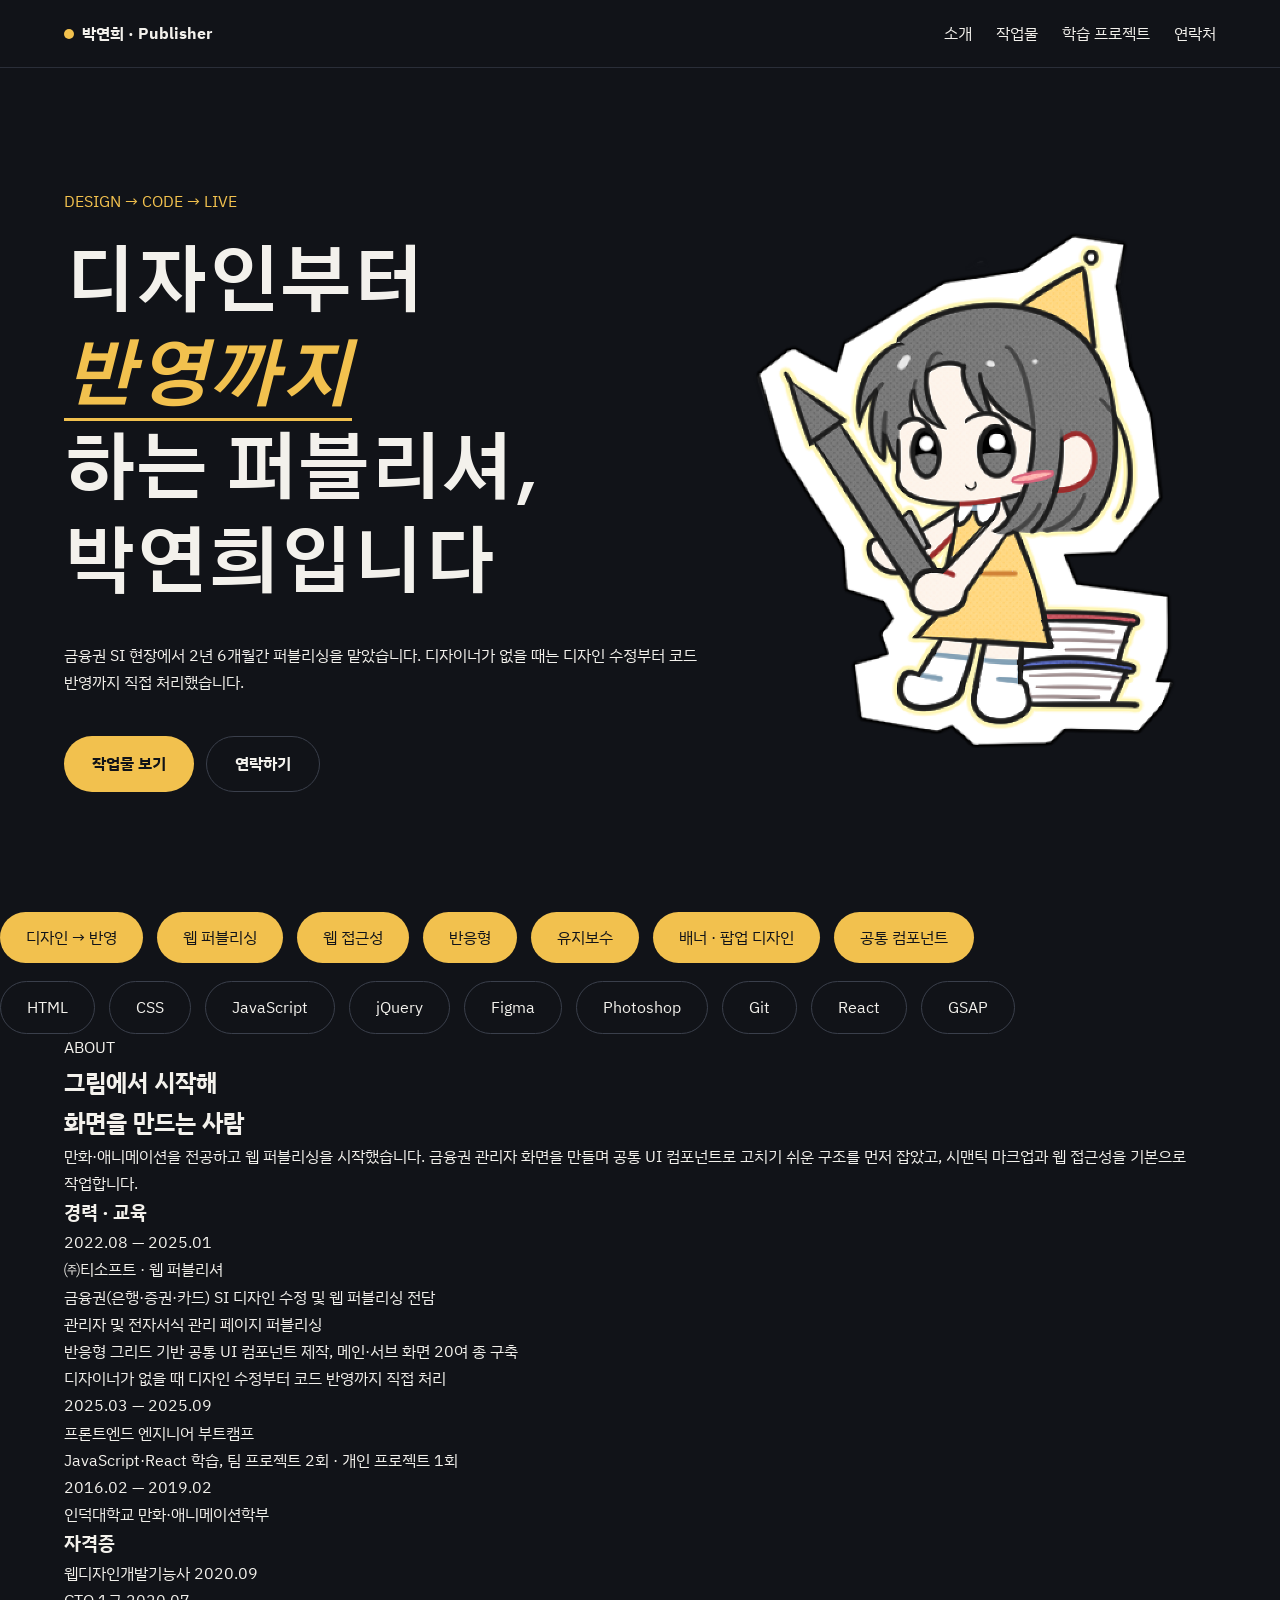
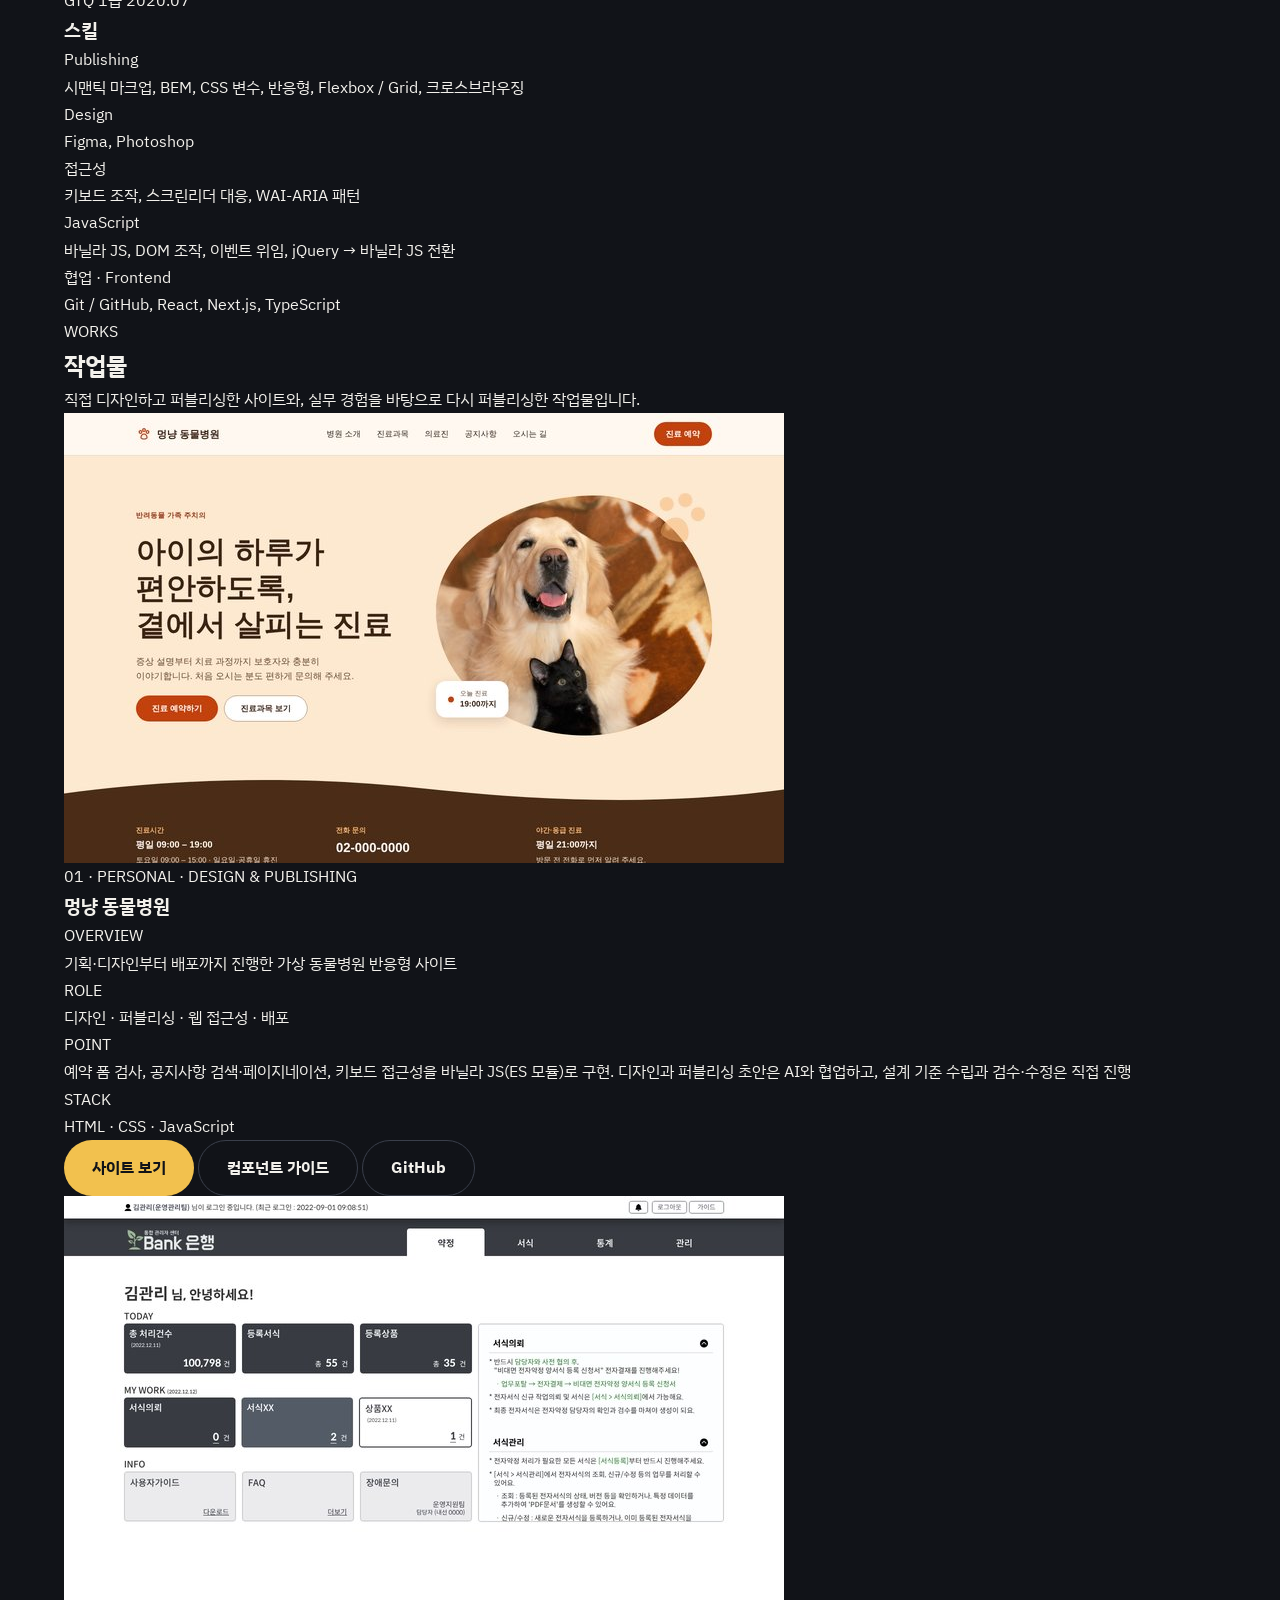
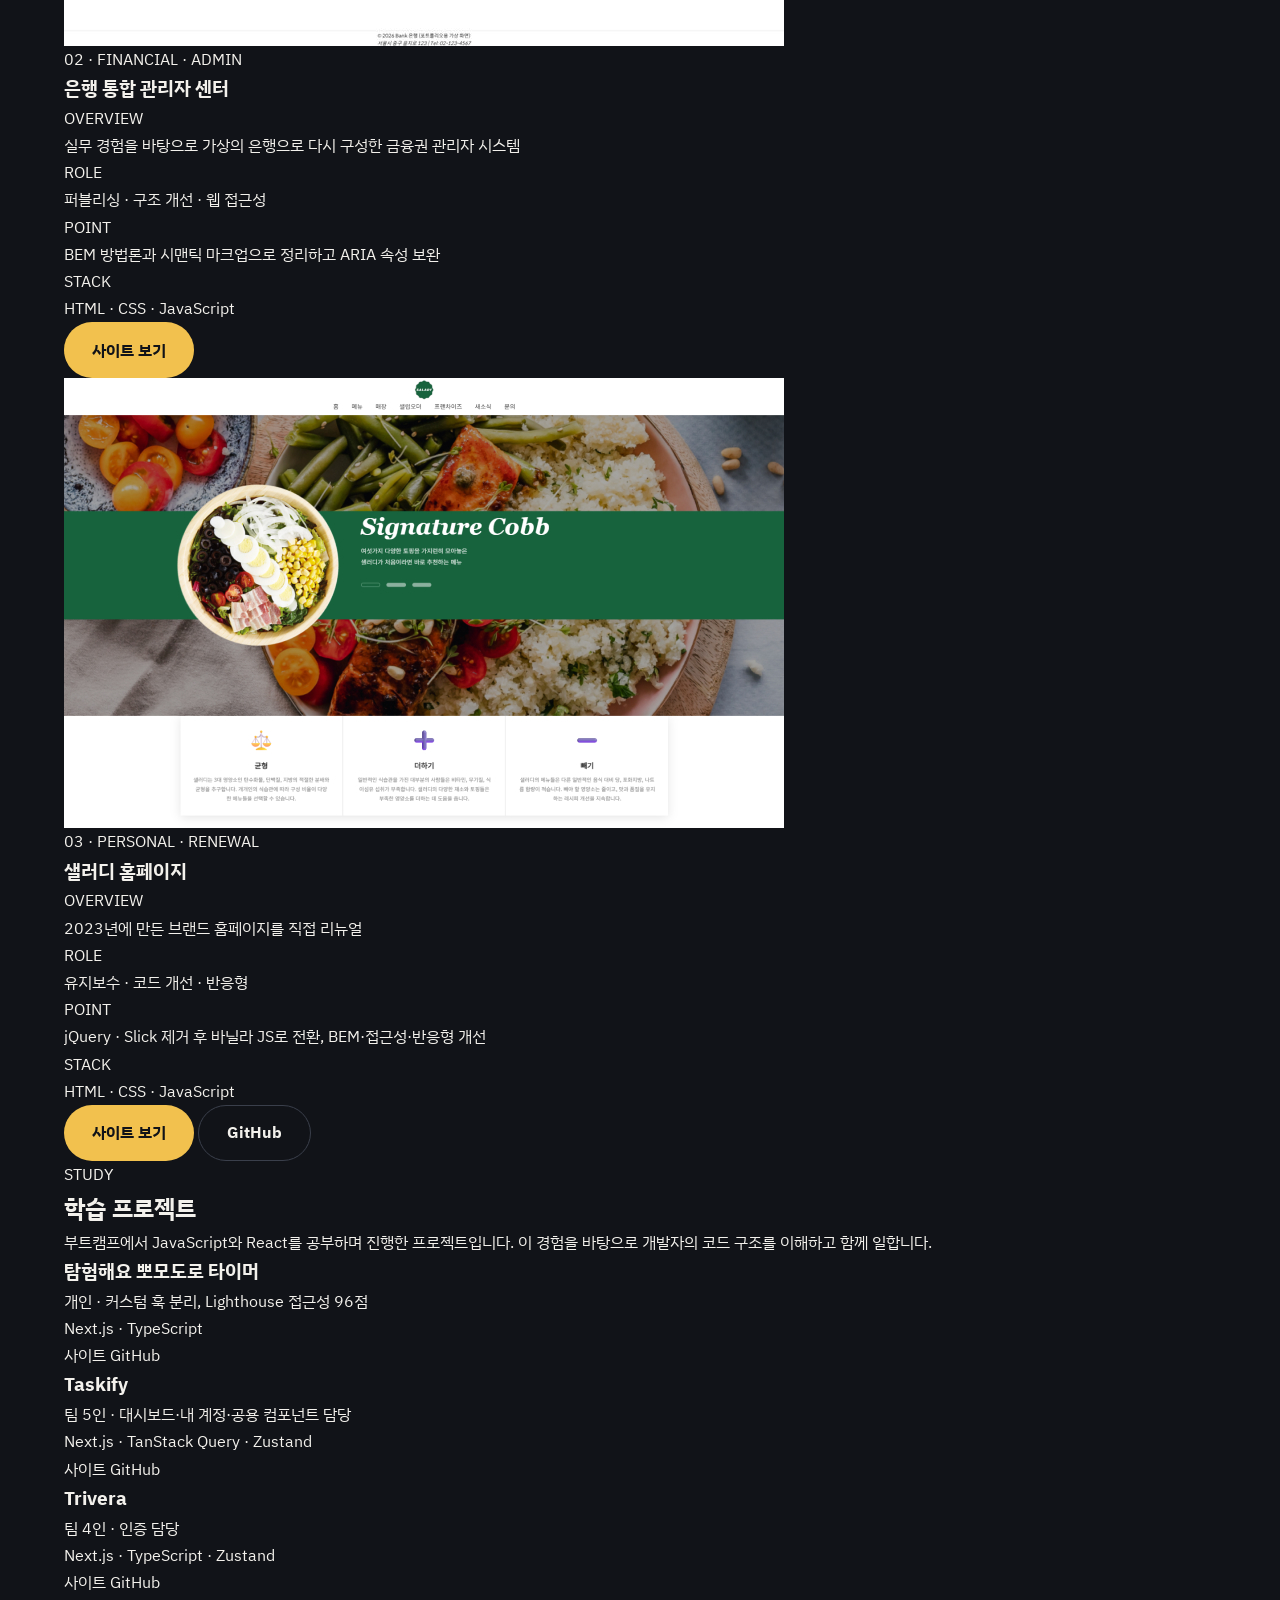
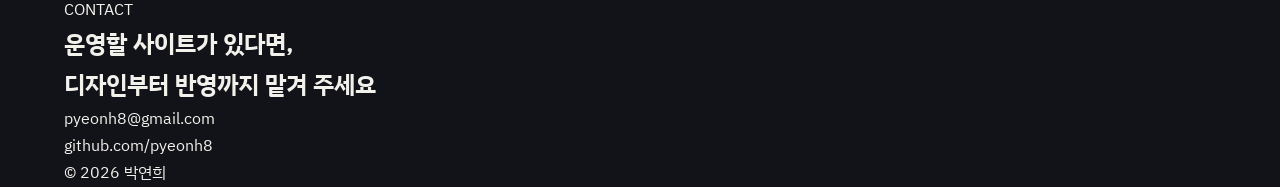
==== index.html @ f5f6003f "renewal: 헤더 히어로 키워드 띠, 캐릭터 일러스트 추가" ====
<!DOCTYPE html>
<html lang="ko">

<head>
  <meta charset="UTF-8" />
  <meta name="viewport" content="width=device-width, initial-scale=1.0" />
  <title>박연희 | 퍼블리셔 포트폴리오</title>
  <meta name="description" content="디자인부터 반영까지 하는 퍼블리셔 박연희의 포트폴리오입니다." />

  <link rel="preconnect" href="https://fonts.googleapis.com" />
  <link rel="preconnect" href="https://fonts.gstatic.com" crossorigin />
  <link
    href="https://fonts.googleapis.com/css2?family=Gothic+A1:wght@800&family=IBM+Plex+Mono:wght@400;500&family=IBM+Plex+Sans+KR:wght@400;500;600&display=swap"
    rel="stylesheet" />
  <link rel="stylesheet" href="./css/style.css" />
  <script type="module" src="./js/main.js"></script>
</head>

<body>
  <a class="skip-link" href="#main-content">본문 바로가기</a>

  <!-- 헤더 -->
  <header class="site-header">
    <div class="site-header__inner l-wrap">
      <a class="site-header__logo" href="#top">박연희 · Publisher</a>
      <nav class="site-nav" aria-label="페이지 내 이동">
        <ul class="site-nav__list">
          <li><a class="site-nav__link" href="#about">소개</a></li>
          <li><a class="site-nav__link" href="#works">작업물</a></li>
          <li><a class="site-nav__link" href="#study">학습 프로젝트</a></li>
          <li><a class="site-nav__link" href="#contact">연락처</a></li>
        </ul>
      </nav>
    </div>
  </header>

  <main id="main-content">

    <!-- 히어로 -->
    <section class="hero l-wrap" id="top" aria-labelledby="hero-title">
      <div class="hero__text">
        <p class="hero__eyebrow">DESIGN → CODE → LIVE</p>
        <h1 class="hero__title" id="hero-title">
          디자인부터 <em class="hero__point">반영까지</em><br />
          하는 퍼블리셔,<br />
          박연희입니다
        </h1>
        <p class="hero__desc">
          금융권 SI 현장에서 2년 6개월간 퍼블리싱을 맡았습니다.
          디자이너가 없을 때는 디자인 수정부터 코드 반영까지 직접 처리했습니다.
        </p>
        <div class="hero__links">
          <a class="btn btn--solid" href="#works">작업물 보기</a>
          <a class="btn btn--outline" href="#contact">연락하기</a>
        </div>
      </div>
      <div class="hero__illust">
        <img src="image/hero-illust.png" alt="">
      </div>
    </section>

    <!-- 키워드 띠 (2단계에서 두 줄이 반대 방향으로 흐르게) -->
    <section class="keywords" aria-label="하는 일과 쓰는 도구">
      <ul class="keywords__row keywords__row--roles" aria-label="하는 일">
        <li class="keyword keyword--solid">디자인 → 반영</li>
        <li class="keyword keyword--solid">웹 퍼블리싱</li>
        <li class="keyword keyword--solid">웹 접근성</li>
        <li class="keyword keyword--solid">반응형</li>
        <li class="keyword keyword--solid">유지보수</li>
        <li class="keyword keyword--solid">배너 · 팝업 디자인</li>
        <li class="keyword keyword--solid">공통 컴포넌트</li>
      </ul>
      <ul class="keywords__row keywords__row--tools" aria-label="쓰는 도구">
        <!-- 아이콘: 공식 SVG를 img로 넣고 alt="" (글자가 이름을 알려 줌) -->
        <li class="keyword keyword--outline">HTML</li>
        <li class="keyword keyword--outline">CSS</li>
        <li class="keyword keyword--outline">JavaScript</li>
        <li class="keyword keyword--outline">jQuery</li>
        <li class="keyword keyword--outline">Figma</li>
        <li class="keyword keyword--outline">Photoshop</li>
        <li class="keyword keyword--outline">Git</li>
        <li class="keyword keyword--outline">React</li>
        <li class="keyword keyword--outline">GSAP</li>
      </ul>
    </section>

    <!-- 소개 -->
    <section class="about" id="about" aria-labelledby="about-title">
      <div class="about__inner l-wrap">
        <!-- 캐릭터 일러스트: 그림이 생기면 이 자리에 추가 -->
        <div class="about__body">
          <p class="section-label">ABOUT</p>
          <h2 class="section-title" id="about-title">그림에서 시작해<br />화면을 만드는 사람</h2>
          <p class="about__desc">
            만화·애니메이션을 전공하고 웹 퍼블리싱을 시작했습니다.
            금융권 관리자 화면을 만들며 공통 UI 컴포넌트로 고치기 쉬운 구조를 먼저 잡았고,
            시맨틱 마크업과 웹 접근성을 기본으로 작업합니다.
          </p>

          <div class="about__grid">
            <div class="about__group">
              <h3 class="about__heading">경력 · 교육</h3>
              <ol class="timeline">
                <li class="timeline__item">
                  <p class="timeline__period">2022.08 — 2025.01</p>
                  <p class="timeline__name">㈜티소프트 · 웹 퍼블리셔</p>
                  <ul class="timeline__tasks">
                    <li>금융권(은행·증권·카드) SI 디자인 수정 및 웹 퍼블리싱 전담</li>
                    <li>관리자 및 전자서식 관리 페이지 퍼블리싱</li>
                    <li>반응형 그리드 기반 공통 UI 컴포넌트 제작, 메인·서브 화면 20여 종 구축</li>
                    <li>디자이너가 없을 때 디자인 수정부터 코드 반영까지 직접 처리</li>
                  </ul>
                </li>
                <li class="timeline__item">
                  <p class="timeline__period">2025.03 — 2025.09</p>
                  <p class="timeline__name">프론트엔드 엔지니어 부트캠프</p>
                  <ul class="timeline__tasks">
                    <li>JavaScript·React 학습, 팀 프로젝트 2회 · 개인 프로젝트 1회</li>
                  </ul>
                </li>
                <li class="timeline__item">
                  <p class="timeline__period">2016.02 — 2019.02</p>
                  <p class="timeline__name">인덕대학교 만화·애니메이션학부</p>
                </li>
              </ol>
            </div>

            <div class="about__group">
              <h3 class="about__heading">자격증</h3>
              <ul class="cert-list">
                <li>웹디자인개발기능사 <span class="cert-list__date">2020.09</span></li>
                <li>GTQ 1급 <span class="cert-list__date">2020.07</span></li>
              </ul>

              <h3 class="about__heading">스킬</h3>
              <ul class="skill-list">
                <li class="skill-list__item">
                  <p class="skill-list__name">Publishing</p>
                  <p class="skill-list__desc">시맨틱 마크업, BEM, CSS 변수, 반응형, Flexbox / Grid, 크로스브라우징</p>
                </li>
                <li class="skill-list__item">
                  <p class="skill-list__name">Design</p>
                  <p class="skill-list__desc">Figma, Photoshop</p>
                </li>
                <li class="skill-list__item">
                  <p class="skill-list__name">접근성</p>
                  <p class="skill-list__desc">키보드 조작, 스크린리더 대응, WAI-ARIA 패턴</p>
                </li>
                <li class="skill-list__item">
                  <p class="skill-list__name">JavaScript</p>
                  <p class="skill-list__desc">바닐라 JS, DOM 조작, 이벤트 위임, jQuery → 바닐라 JS 전환</p>
                </li>
                <li class="skill-list__item">
                  <p class="skill-list__name">협업 · Frontend</p>
                  <p class="skill-list__desc">Git / GitHub, React, Next.js, TypeScript</p>
                </li>
              </ul>
            </div>
          </div>
        </div>
      </div>
    </section>

    <!-- 작업물 -->
    <section class="works l-wrap" id="works" aria-labelledby="works-title">
      <p class="section-label">WORKS</p>
      <h2 class="section-title" id="works-title">작업물</h2>
      <p class="section-intro">직접 디자인하고 퍼블리싱한 사이트와, 실무 경험을 바탕으로 다시 퍼블리싱한 작업물입니다.</p>

      <ul class="work-list">
        <li>
          <article class="work" aria-labelledby="work-1">
            <div class="work__media">
              <img src="./image/thumb_animal_main.jpg" alt="멍냥 동물병원 메인 화면" />
            </div>
            <div class="work__body">
              <p class="work__category">01 · PERSONAL · DESIGN &amp; PUBLISHING</p>
              <h3 class="work__title" id="work-1">멍냥 동물병원</h3>
              <dl class="work__info">
                <dt>OVERVIEW</dt>
                <dd>기획·디자인부터 배포까지 진행한 가상 동물병원 반응형 사이트</dd>
                <dt>ROLE</dt>
                <dd>디자인 · 퍼블리싱 · 웹 접근성 · 배포</dd>
                <dt>POINT</dt>
                <dd>예약 폼 검사, 공지사항 검색·페이지네이션, 키보드 접근성을 바닐라 JS(ES 모듈)로 구현. 디자인과 퍼블리싱 초안은 AI와 협업하고, 설계 기준 수립과 검수·수정은 직접 진행
                </dd>
                <dt>STACK</dt>
                <dd>HTML · CSS · JavaScript</dd>
              </dl>
              <div class="work__links">
                <a class="btn btn--solid btn--sm" href="https://pyeonh8.github.io/animal-hospital/" target="_blank"
                  rel="noopener">사이트 보기<span class="sr-only">(새 탭)</span></a>
                <a class="btn btn--outline btn--sm" href="https://pyeonh8.github.io/animal-hospital/guide/"
                  target="_blank" rel="noopener">컴포넌트 가이드<span class="sr-only">(새 탭)</span></a>
                <a class="btn btn--outline btn--sm" href="https://github.com/pyeonh8/animal-hospital" target="_blank"
                  rel="noopener">GitHub<span class="sr-only">(새 탭)</span></a>
              </div>
            </div>
          </article>
        </li>

        <li>
          <article class="work work--reverse" aria-labelledby="work-2">
            <div class="work__media">
              <img src="./image/thumb_finance_main.jpg" alt="은행 통합 관리자 센터 화면" />
            </div>
            <div class="work__body">
              <p class="work__category">02 · FINANCIAL · ADMIN</p>
              <h3 class="work__title" id="work-2">은행 통합 관리자 센터</h3>
              <dl class="work__info">
                <dt>OVERVIEW</dt>
                <dd>실무 경험을 바탕으로 가상의 은행으로 다시 구성한 금융권 관리자 시스템</dd>
                <dt>ROLE</dt>
                <dd>퍼블리싱 · 구조 개선 · 웹 접근성</dd>
                <dt>POINT</dt>
                <dd>BEM 방법론과 시맨틱 마크업으로 정리하고 ARIA 속성 보완</dd>
                <dt>STACK</dt>
                <dd>HTML · CSS · JavaScript</dd>
              </dl>
              <div class="work__links">
                <a class="btn btn--solid btn--sm" href="./bank/bank-index.html">사이트 보기</a>
              </div>
            </div>
          </article>
        </li>

        <li>
          <article class="work" aria-labelledby="work-3">
            <div class="work__media">
              <img src="./image/thumb_salady_main.jpg" alt="샐러디 홈페이지 화면" />
            </div>
            <div class="work__body">
              <p class="work__category">03 · PERSONAL · RENEWAL</p>
              <h3 class="work__title" id="work-3">샐러디 홈페이지</h3>
              <dl class="work__info">
                <dt>OVERVIEW</dt>
                <dd>2023년에 만든 브랜드 홈페이지를 직접 리뉴얼</dd>
                <dt>ROLE</dt>
                <dd>유지보수 · 코드 개선 · 반응형</dd>
                <dt>POINT</dt>
                <dd>jQuery · Slick 제거 후 바닐라 JS로 전환, BEM·접근성·반응형 개선</dd>
                <dt>STACK</dt>
                <dd>HTML · CSS · JavaScript</dd>
              </dl>
              <div class="work__links">
                <a class="btn btn--solid btn--sm" href="./salady/salady-index.html">사이트 보기</a>
                <a class="btn btn--outline btn--sm" href="https://github.com/pyeonh8/salady-refactoring" target="_blank"
                  rel="noopener">GitHub<span class="sr-only">(새 탭)</span></a>
              </div>
            </div>
          </article>
        </li>
      </ul>
      <!-- 웹 콘텐츠 디자인(배너·팝업·이벤트 페이지): 작업물이 생기면 여기에 추가 -->
    </section>

    <!-- 학습 프로젝트 -->
    <section class="study l-wrap" id="study" aria-labelledby="study-title">
      <p class="section-label">STUDY</p>
      <h2 class="section-title" id="study-title">학습 프로젝트</h2>
      <p class="section-intro">부트캠프에서 JavaScript와 React를 공부하며 진행한 프로젝트입니다. 이 경험을 바탕으로 개발자의 코드 구조를 이해하고 함께 일합니다.</p>

      <ul class="study-list">
        <li class="study-list__item">
          <h3 class="study-list__title">탐험해요 뽀모도로 타이머</h3>
          <p class="study-list__desc">개인 · 커스텀 훅 분리, Lighthouse 접근성 96점</p>
          <p class="study-list__stack">Next.js · TypeScript</p>
          <div class="study-list__links">
            <a href="https://acnh-adventure.vercel.app/" target="_blank" rel="noopener">사이트<span class="sr-only"> 탐험해요
                뽀모도로 타이머 (새 탭)</span></a>
            <a href="https://github.com/pyeonh8/explorer-ui-kit" target="_blank" rel="noopener">GitHub<span
                class="sr-only"> 탐험해요 뽀모도로 타이머 (새 탭)</span></a>
          </div>
        </li>
        <li class="study-list__item">
          <h3 class="study-list__title">Taskify</h3>
          <p class="study-list__desc">팀 5인 · 대시보드·내 계정·공용 컴포넌트 담당</p>
          <p class="study-list__stack">Next.js · TanStack Query · Zustand</p>
          <div class="study-list__links">
            <a href="https://fe16-intermediate-project-taskify.vercel.app/" target="_blank" rel="noopener">사이트<span
                class="sr-only"> Taskify (새 탭)</span></a>
            <a href="https://github.com/fe16-intermediate-project-team2/fe16-intermediate-project-taskify"
              target="_blank" rel="noopener">GitHub<span class="sr-only"> Taskify (새 탭)</span></a>
          </div>
        </li>
        <li class="study-list__item">
          <h3 class="study-list__title">Trivera</h3>
          <p class="study-list__desc">팀 4인 · 인증 담당</p>
          <p class="study-list__stack">Next.js · TypeScript · Zustand</p>
          <div class="study-list__links">
            <a href="https://triptrivera.vercel.app/" target="_blank" rel="noopener">사이트<span class="sr-only"> Trivera
                (새 탭)</span></a>
            <a href="https://github.com/codeit-fe16-part4-team2/triptrivera" target="_blank" rel="noopener">GitHub<span
                class="sr-only"> Trivera (새 탭)</span></a>
          </div>
        </li>
      </ul>
    </section>

    <!-- 연락처 -->
    <section class="contact" id="contact" aria-labelledby="contact-title">
      <div class="contact__inner l-wrap">
        <div>
          <p class="section-label">CONTACT</p>
          <h2 class="contact__title" id="contact-title">운영할 사이트가 있다면,<br />디자인부터 반영까지 맡겨 주세요</h2>
        </div>
        <ul class="contact__links">
          <li><a href="mailto:pyeonh8@gmail.com">pyeonh8@gmail.com</a></li>
          <li><a href="https://github.com/pyeonh8" target="_blank" rel="noopener">github.com/pyeonh8<span
                class="sr-only">(새 탭)</span></a></li>
        </ul>
      </div>
    </section>
  </main>

  <footer class="site-footer l-wrap">
    <p>© 2026 박연희</p>
  </footer>
</body>

</html>
---- css/style.css ----
/* 불러오는 순서: 변수 → 기본 → 섹션 */
@import url("./tokens.css");
@import url("./base.css");
@import url("./main.css");
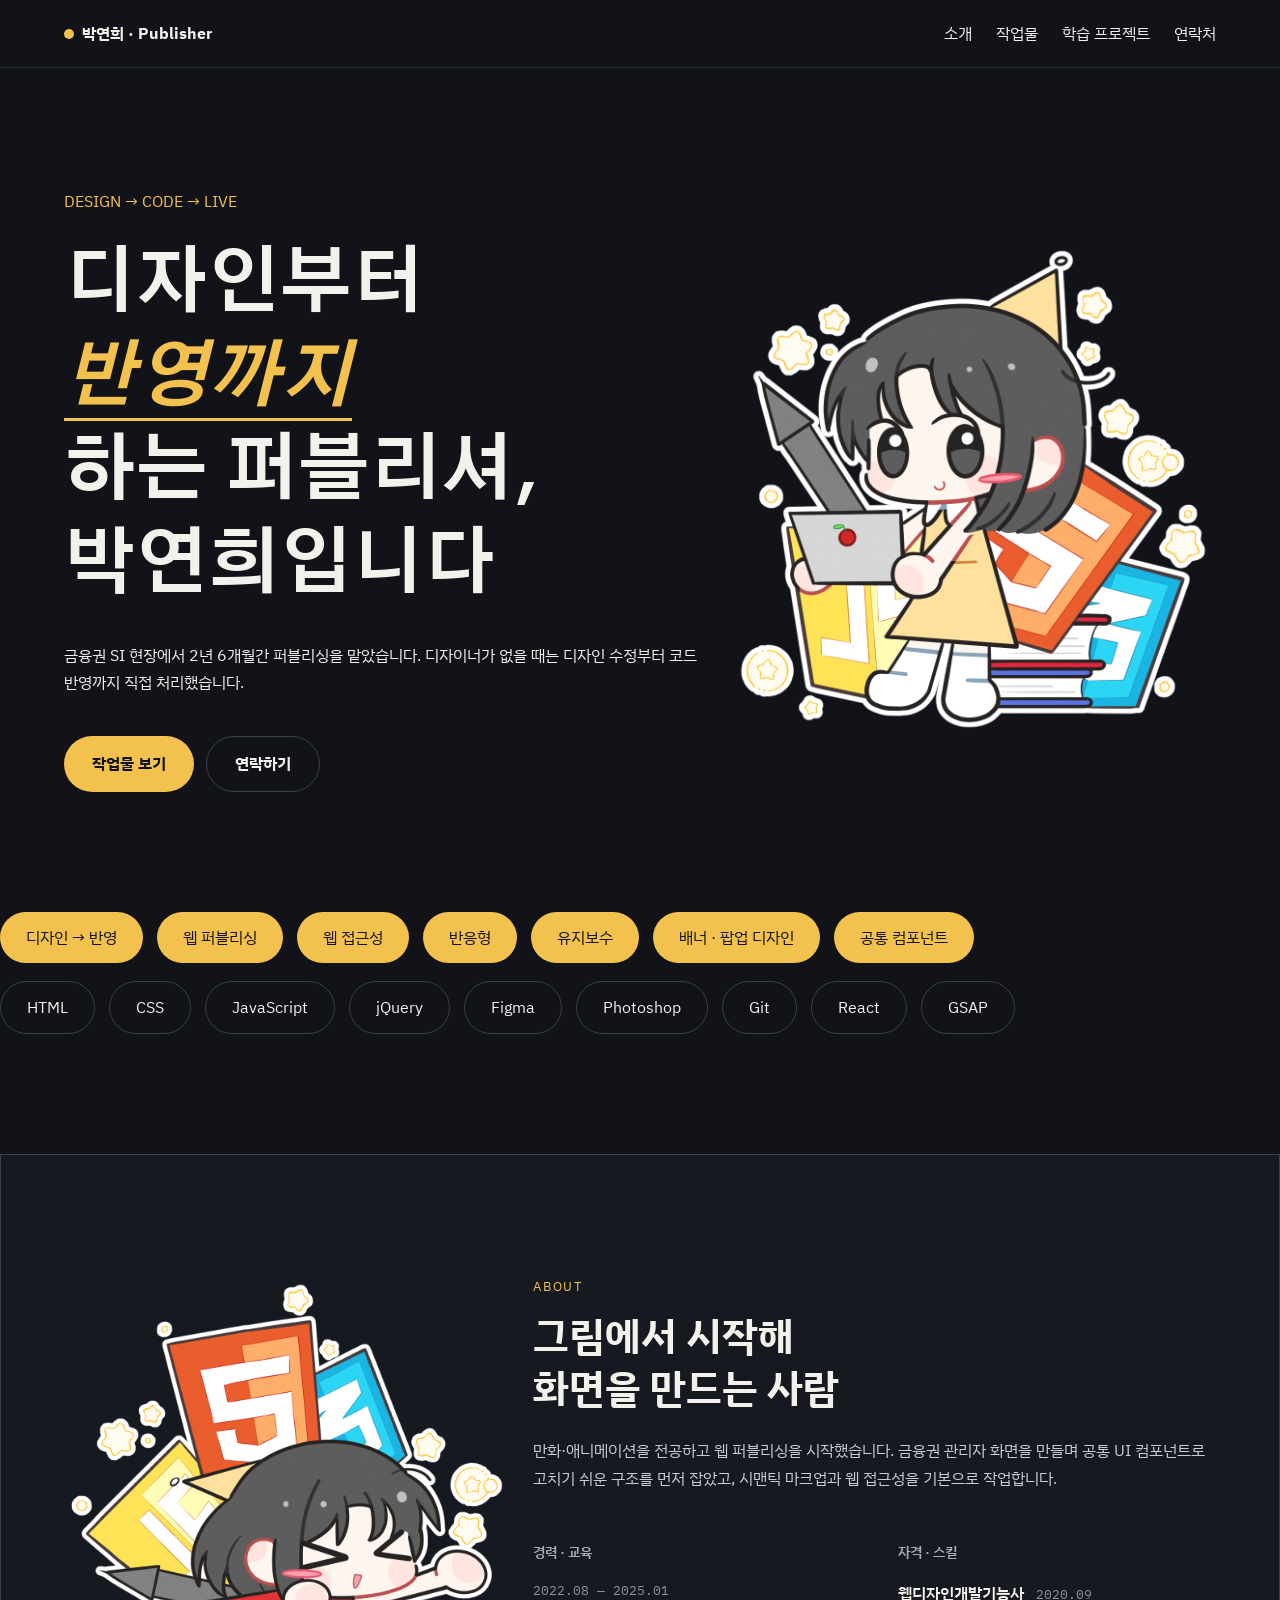
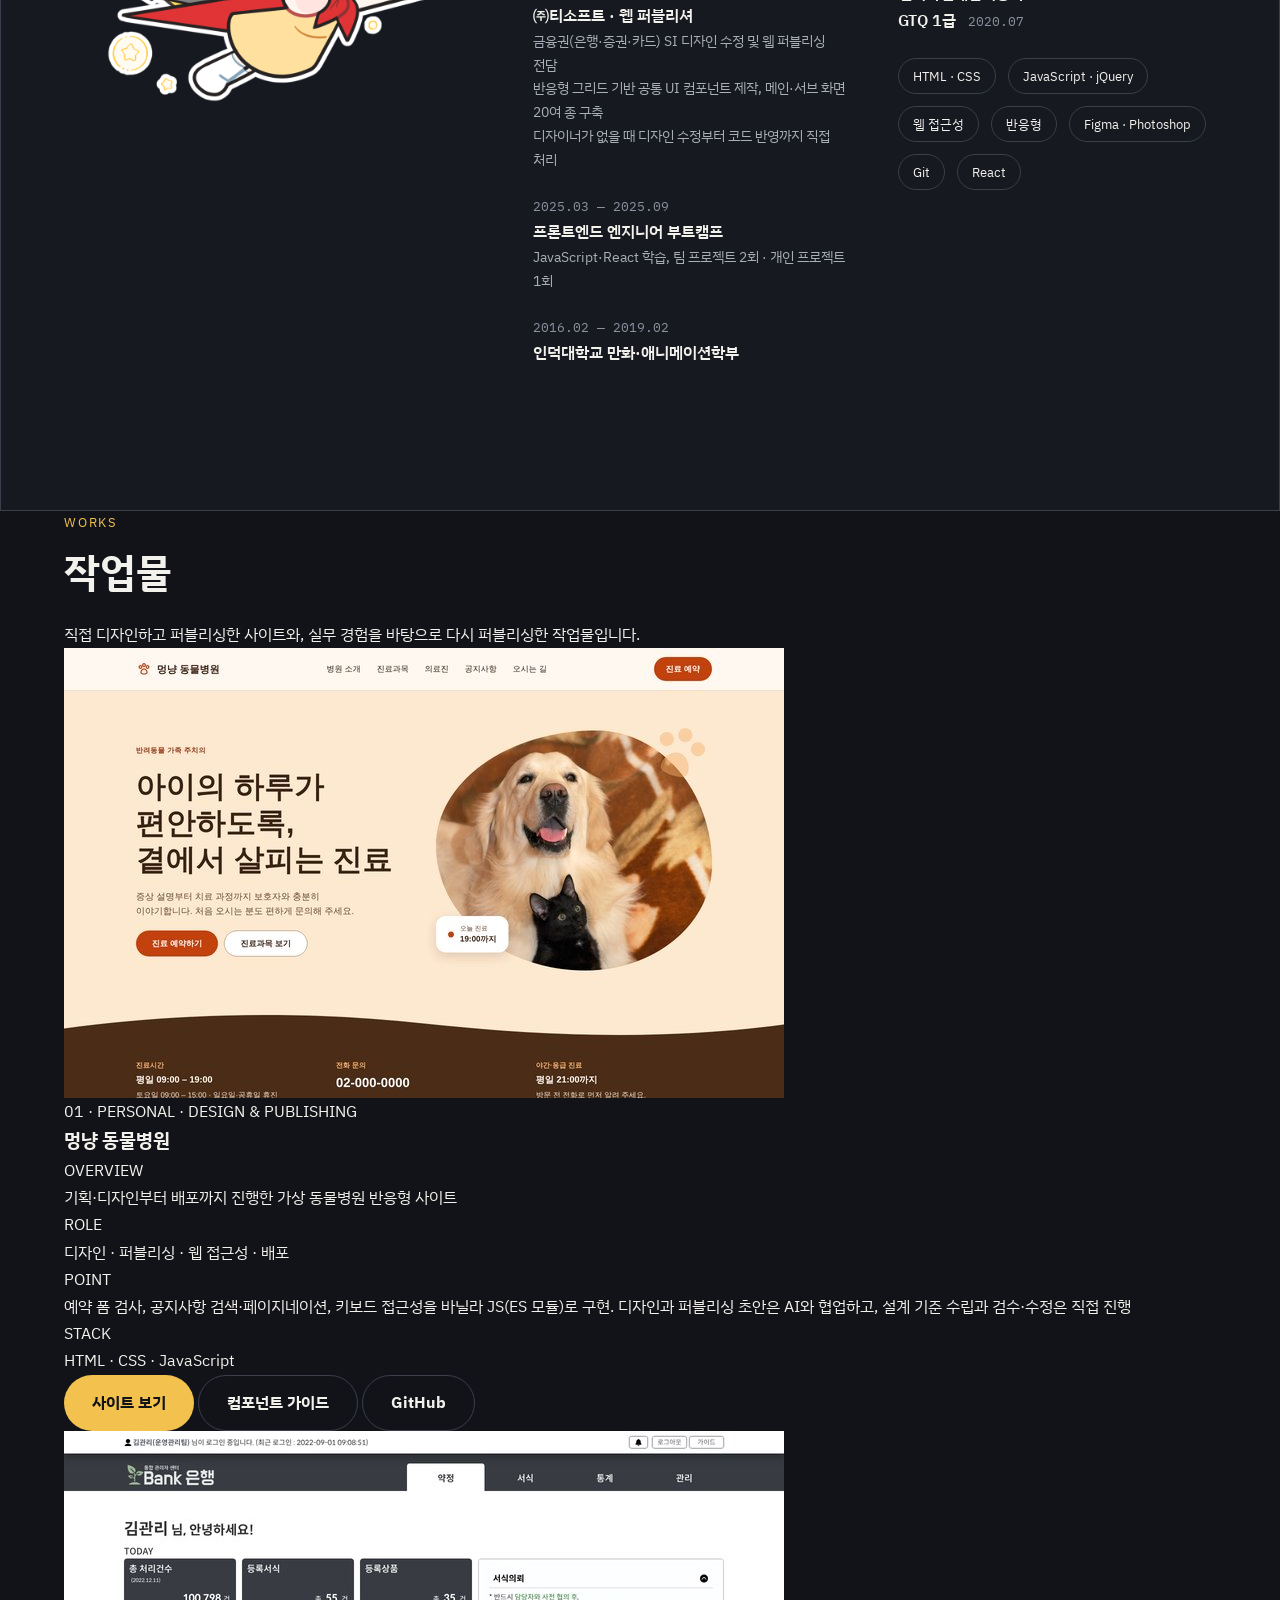
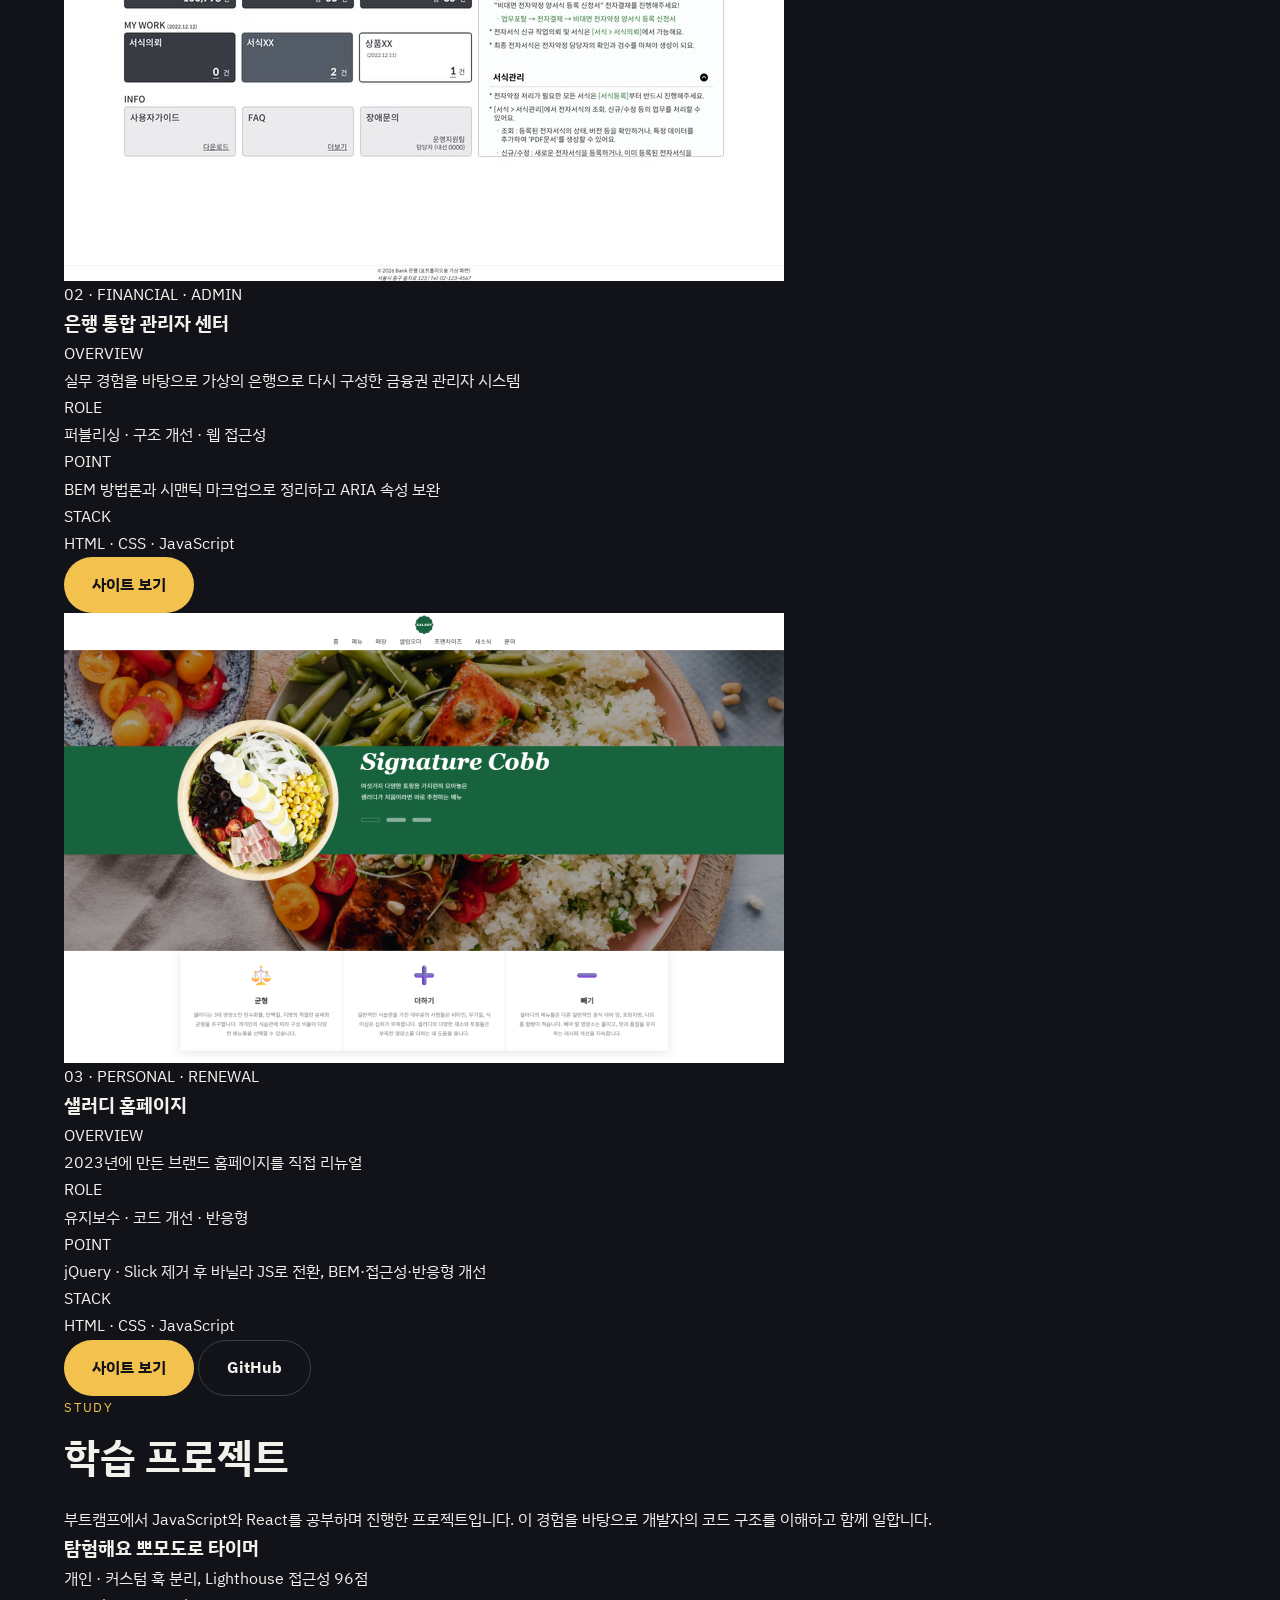
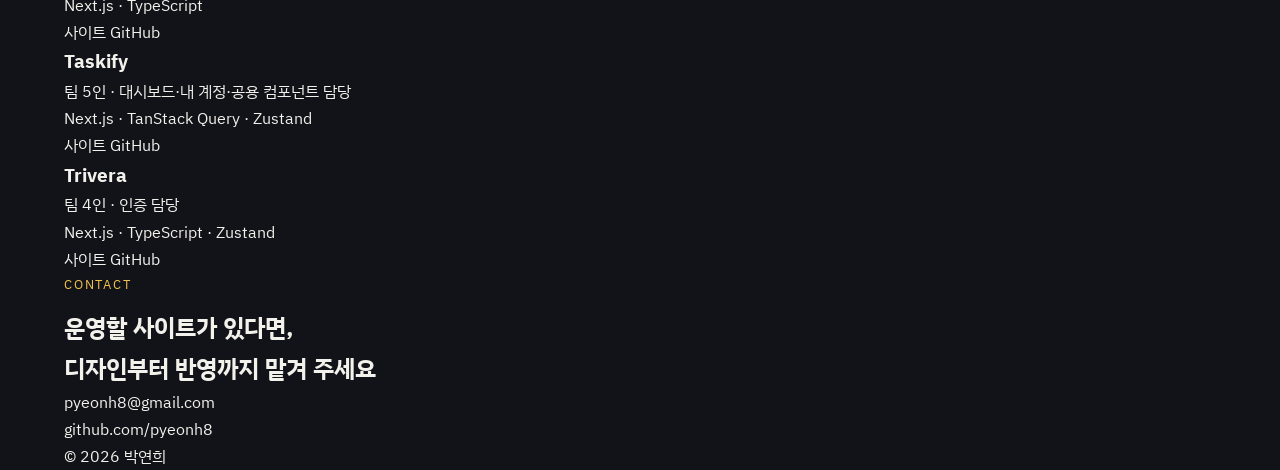
==== commit e173dbd8: "renewal: 소개 파트, 일러스트 추가" ====
--- a/index.html
+++ b/index.html
@@ -55,7 +55,7 @@
         </div>
       </div>
       <div class="hero__illust">
-        <img src="image/hero-illust.png" alt="">
+        <img src="image/illust1.webp" alt="">
       </div>
     </section>
 
@@ -87,7 +87,9 @@
     <!-- 소개 -->
     <section class="about" id="about" aria-labelledby="about-title">
       <div class="about__inner l-wrap">
-        <!-- 캐릭터 일러스트: 그림이 생기면 이 자리에 추가 -->
+        <div class="about__illust">
+          <img src="image/illust2.webp" alt="">
+        </div>
         <div class="about__body">
           <p class="section-label">ABOUT</p>
           <h2 class="section-title" id="about-title">그림에서 시작해<br />화면을 만드는 사람</h2>
@@ -106,7 +108,6 @@
                   <p class="timeline__name">㈜티소프트 · 웹 퍼블리셔</p>
                   <ul class="timeline__tasks">
                     <li>금융권(은행·증권·카드) SI 디자인 수정 및 웹 퍼블리싱 전담</li>
-                    <li>관리자 및 전자서식 관리 페이지 퍼블리싱</li>
                     <li>반응형 그리드 기반 공통 UI 컴포넌트 제작, 메인·서브 화면 20여 종 구축</li>
                     <li>디자이너가 없을 때 디자인 수정부터 코드 반영까지 직접 처리</li>
                   </ul>
@@ -126,34 +127,19 @@
             </div>
 
             <div class="about__group">
-              <h3 class="about__heading">자격증</h3>
+              <h3 class="about__heading">자격 · 스킬</h3>
               <ul class="cert-list">
                 <li>웹디자인개발기능사 <span class="cert-list__date">2020.09</span></li>
                 <li>GTQ 1급 <span class="cert-list__date">2020.07</span></li>
               </ul>
-
-              <h3 class="about__heading">스킬</h3>
-              <ul class="skill-list">
-                <li class="skill-list__item">
-                  <p class="skill-list__name">Publishing</p>
-                  <p class="skill-list__desc">시맨틱 마크업, BEM, CSS 변수, 반응형, Flexbox / Grid, 크로스브라우징</p>
-                </li>
-                <li class="skill-list__item">
-                  <p class="skill-list__name">Design</p>
-                  <p class="skill-list__desc">Figma, Photoshop</p>
-                </li>
-                <li class="skill-list__item">
-                  <p class="skill-list__name">접근성</p>
-                  <p class="skill-list__desc">키보드 조작, 스크린리더 대응, WAI-ARIA 패턴</p>
-                </li>
-                <li class="skill-list__item">
-                  <p class="skill-list__name">JavaScript</p>
-                  <p class="skill-list__desc">바닐라 JS, DOM 조작, 이벤트 위임, jQuery → 바닐라 JS 전환</p>
-                </li>
-                <li class="skill-list__item">
-                  <p class="skill-list__name">협업 · Frontend</p>
-                  <p class="skill-list__desc">Git / GitHub, React, Next.js, TypeScript</p>
-                </li>
+              <ul class="skill-tags" aria-label="보유 스킬">
+                <li class="skill-tags__item">HTML · CSS</li>
+                <li class="skill-tags__item">JavaScript · jQuery</li>
+                <li class="skill-tags__item">웹 접근성</li>
+                <li class="skill-tags__item">반응형</li>
+                <li class="skill-tags__item">Figma · Photoshop</li>
+                <li class="skill-tags__item">Git</li>
+                <li class="skill-tags__item">React</li>
               </ul>
             </div>
           </div>
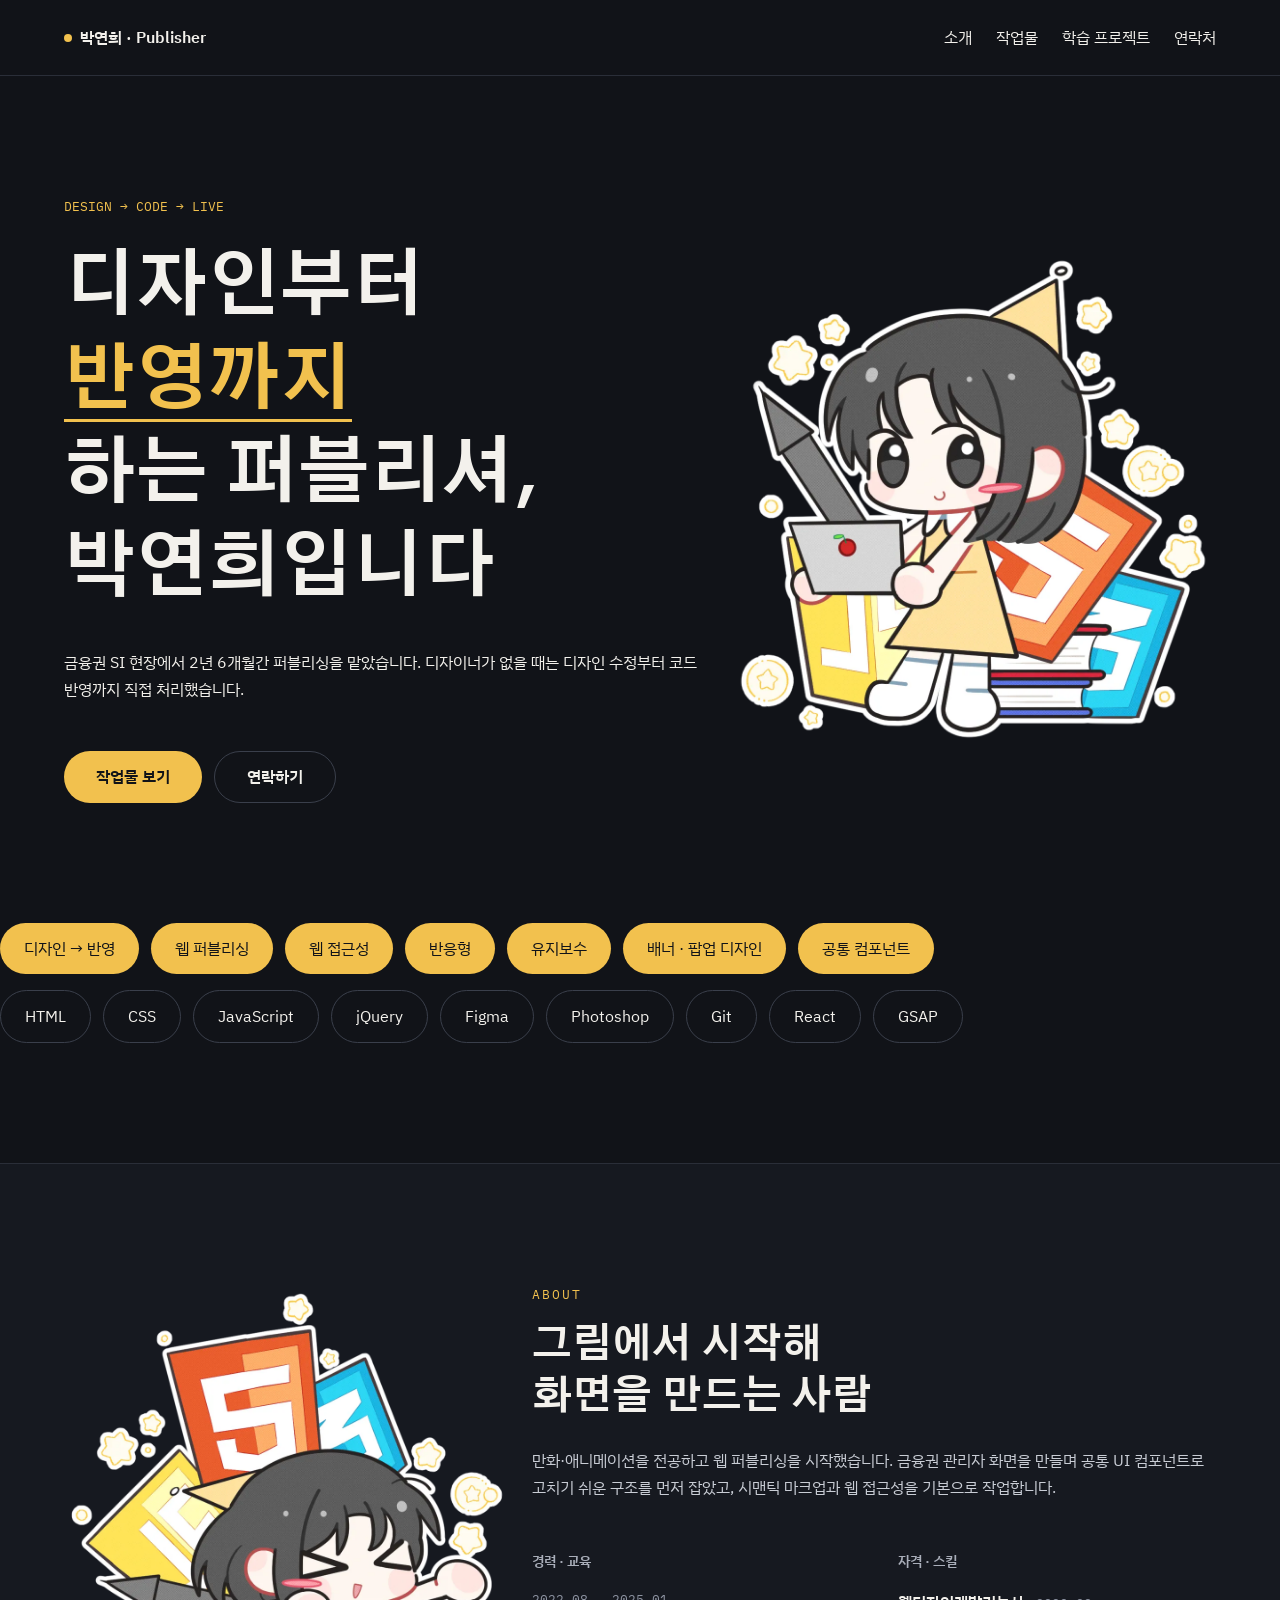
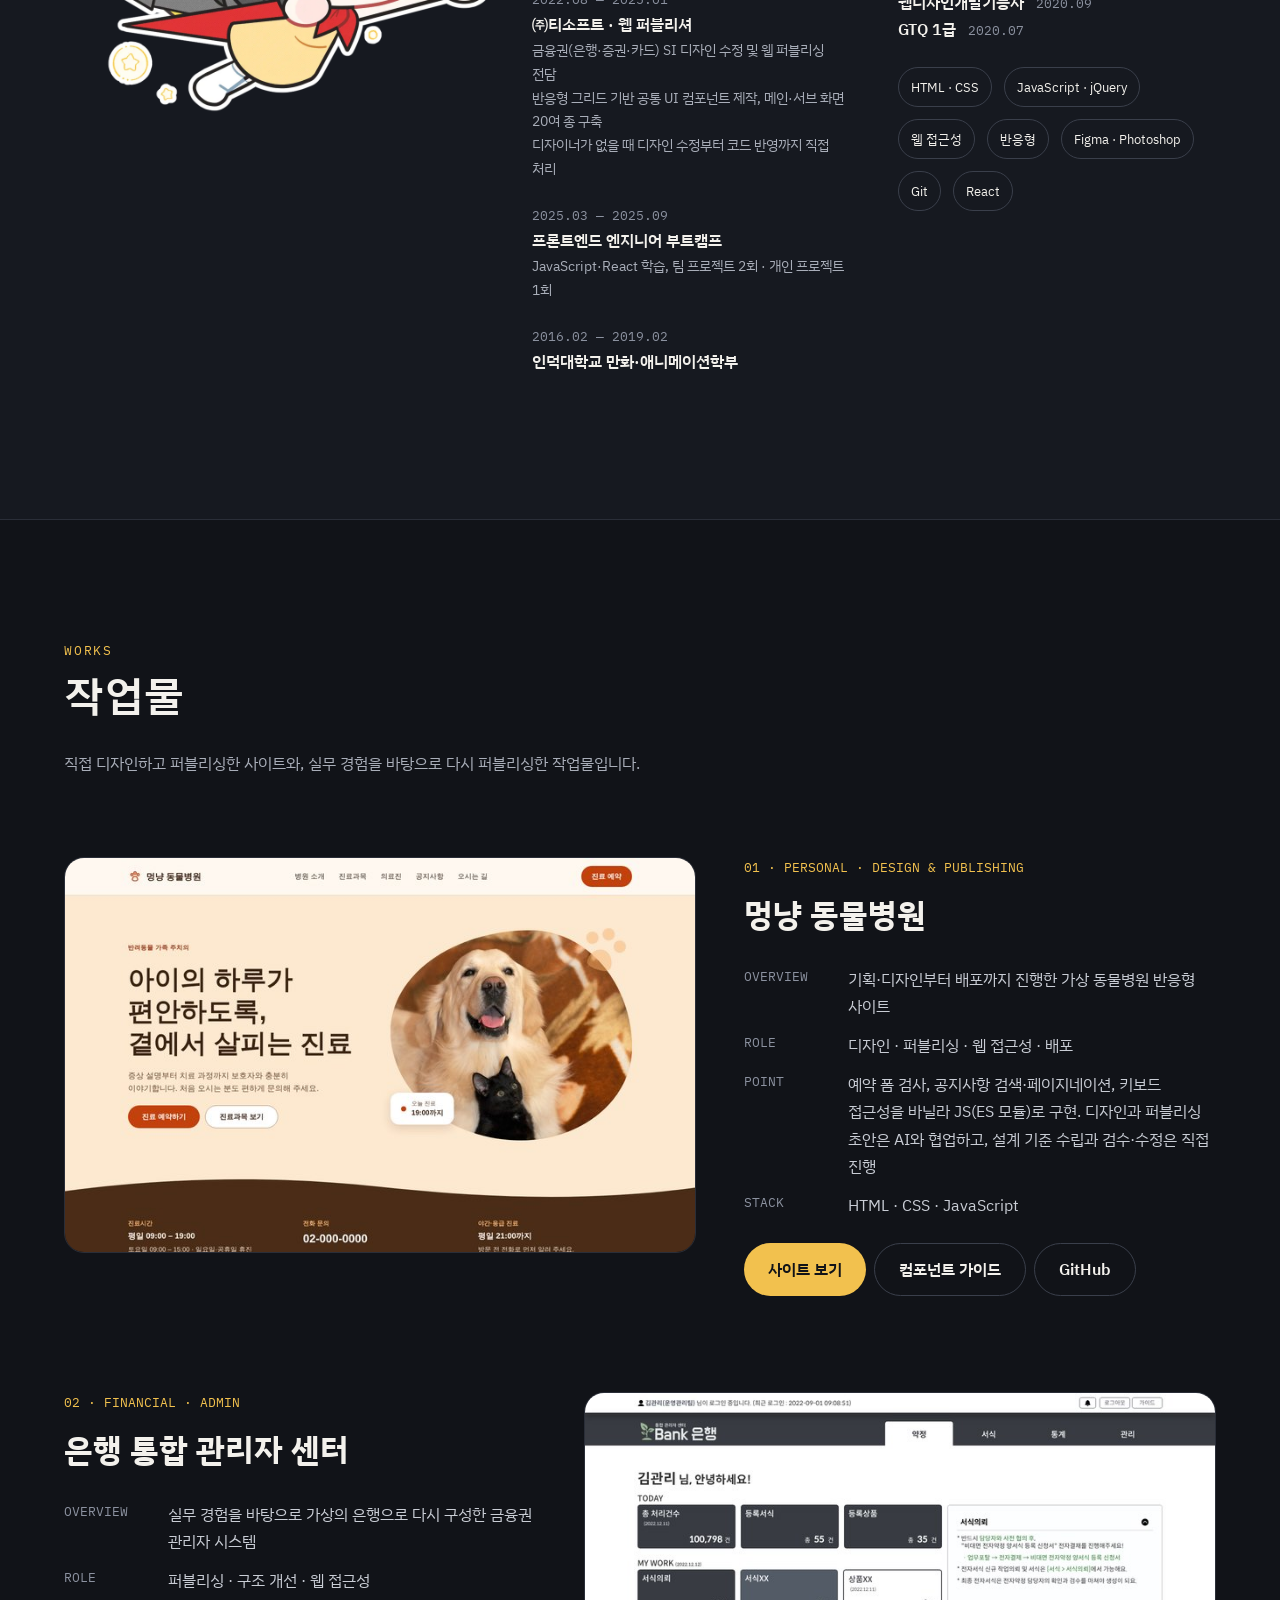
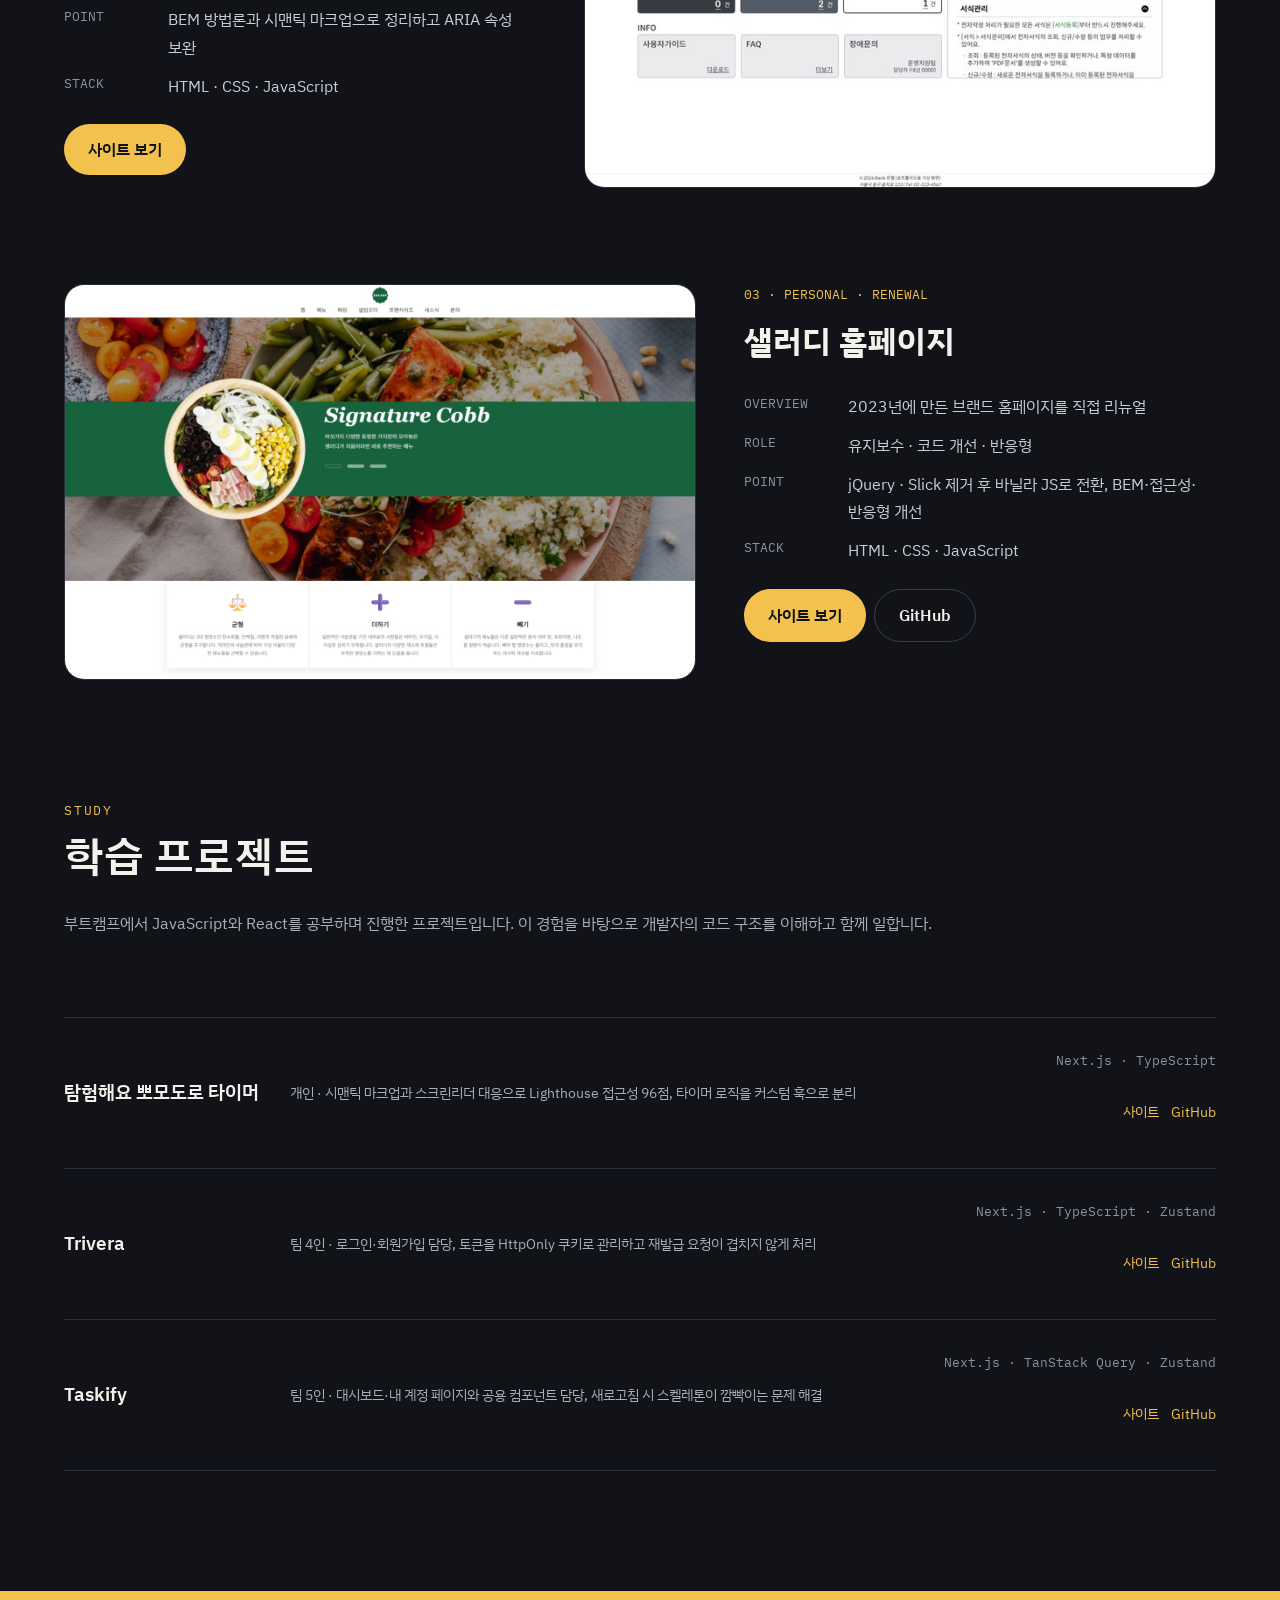
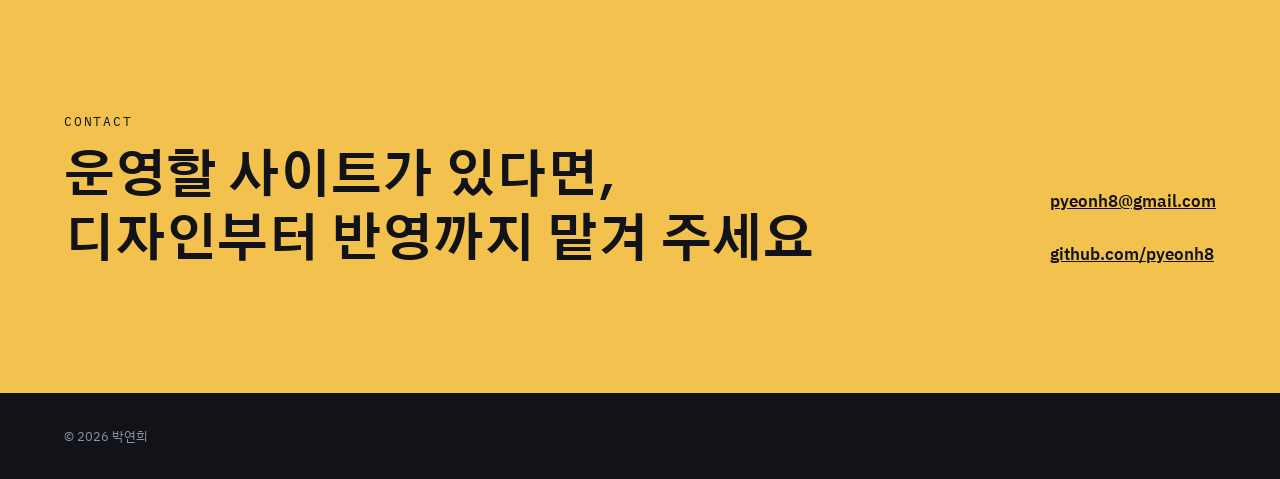
==== commit 2b463d33: "renewal: 프로젝트, 연락처, 푸터" ====
--- a/index.html
+++ b/index.html
@@ -249,7 +249,7 @@
       <ul class="study-list">
         <li class="study-list__item">
           <h3 class="study-list__title">탐험해요 뽀모도로 타이머</h3>
-          <p class="study-list__desc">개인 · 커스텀 훅 분리, Lighthouse 접근성 96점</p>
+          <p class="study-list__desc">개인 · 시맨틱 마크업과 스크린리더 대응으로 Lighthouse 접근성 96점, 타이머 로직을 커스텀 훅으로 분리</p>
           <p class="study-list__stack">Next.js · TypeScript</p>
           <div class="study-list__links">
             <a href="https://acnh-adventure.vercel.app/" target="_blank" rel="noopener">사이트<span class="sr-only"> 탐험해요
@@ -259,25 +259,25 @@
           </div>
         </li>
         <li class="study-list__item">
+          <h3 class="study-list__title">Trivera</h3>
+          <p class="study-list__desc">팀 4인 · 로그인·회원가입 담당, 토큰을 HttpOnly 쿠키로 관리하고 재발급 요청이 겹치지 않게 처리</p>
+          <p class="study-list__stack">Next.js · TypeScript · Zustand</p>
+          <div class="study-list__links">
+            <a href="https://triptrivera.vercel.app/" target="_blank" rel="noopener">사이트<span class="sr-only"> Trivera
+                (새 탭)</span></a>
+            <a href="https://github.com/codeit-fe16-part4-team2/triptrivera" target="_blank" rel="noopener">GitHub<span
+                class="sr-only"> Trivera (새 탭)</span></a>
+          </div>
+        </li>
+        <li class="study-list__item">
           <h3 class="study-list__title">Taskify</h3>
-          <p class="study-list__desc">팀 5인 · 대시보드·내 계정·공용 컴포넌트 담당</p>
+          <p class="study-list__desc">팀 5인 · 대시보드·내 계정 페이지와 공용 컴포넌트 담당, 새로고침 시 스켈레톤이 깜빡이는 문제 해결</p>
           <p class="study-list__stack">Next.js · TanStack Query · Zustand</p>
           <div class="study-list__links">
             <a href="https://fe16-intermediate-project-taskify.vercel.app/" target="_blank" rel="noopener">사이트<span
                 class="sr-only"> Taskify (새 탭)</span></a>
             <a href="https://github.com/fe16-intermediate-project-team2/fe16-intermediate-project-taskify"
               target="_blank" rel="noopener">GitHub<span class="sr-only"> Taskify (새 탭)</span></a>
-          </div>
-        </li>
-        <li class="study-list__item">
-          <h3 class="study-list__title">Trivera</h3>
-          <p class="study-list__desc">팀 4인 · 인증 담당</p>
-          <p class="study-list__stack">Next.js · TypeScript · Zustand</p>
-          <div class="study-list__links">
-            <a href="https://triptrivera.vercel.app/" target="_blank" rel="noopener">사이트<span class="sr-only"> Trivera
-                (새 탭)</span></a>
-            <a href="https://github.com/codeit-fe16-part4-team2/triptrivera" target="_blank" rel="noopener">GitHub<span
-                class="sr-only"> Trivera (새 탭)</span></a>
           </div>
         </li>
       </ul>
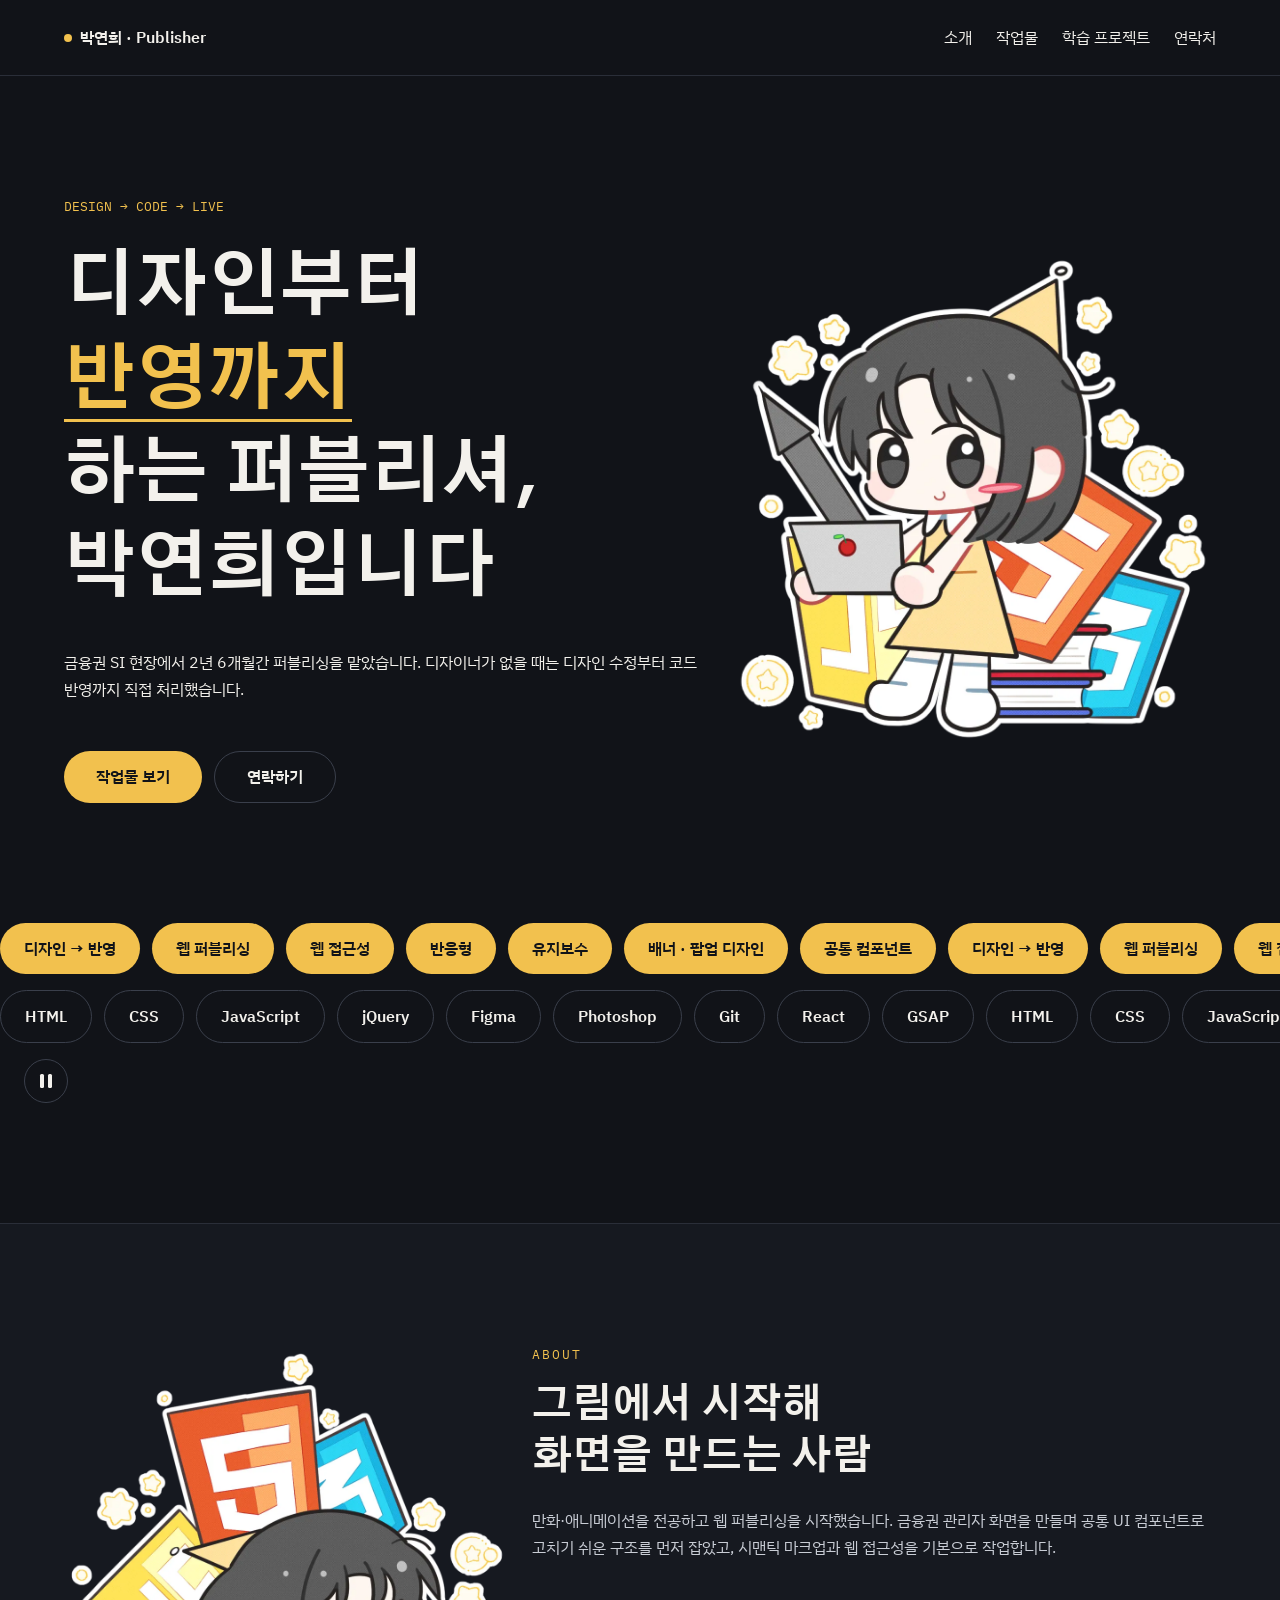
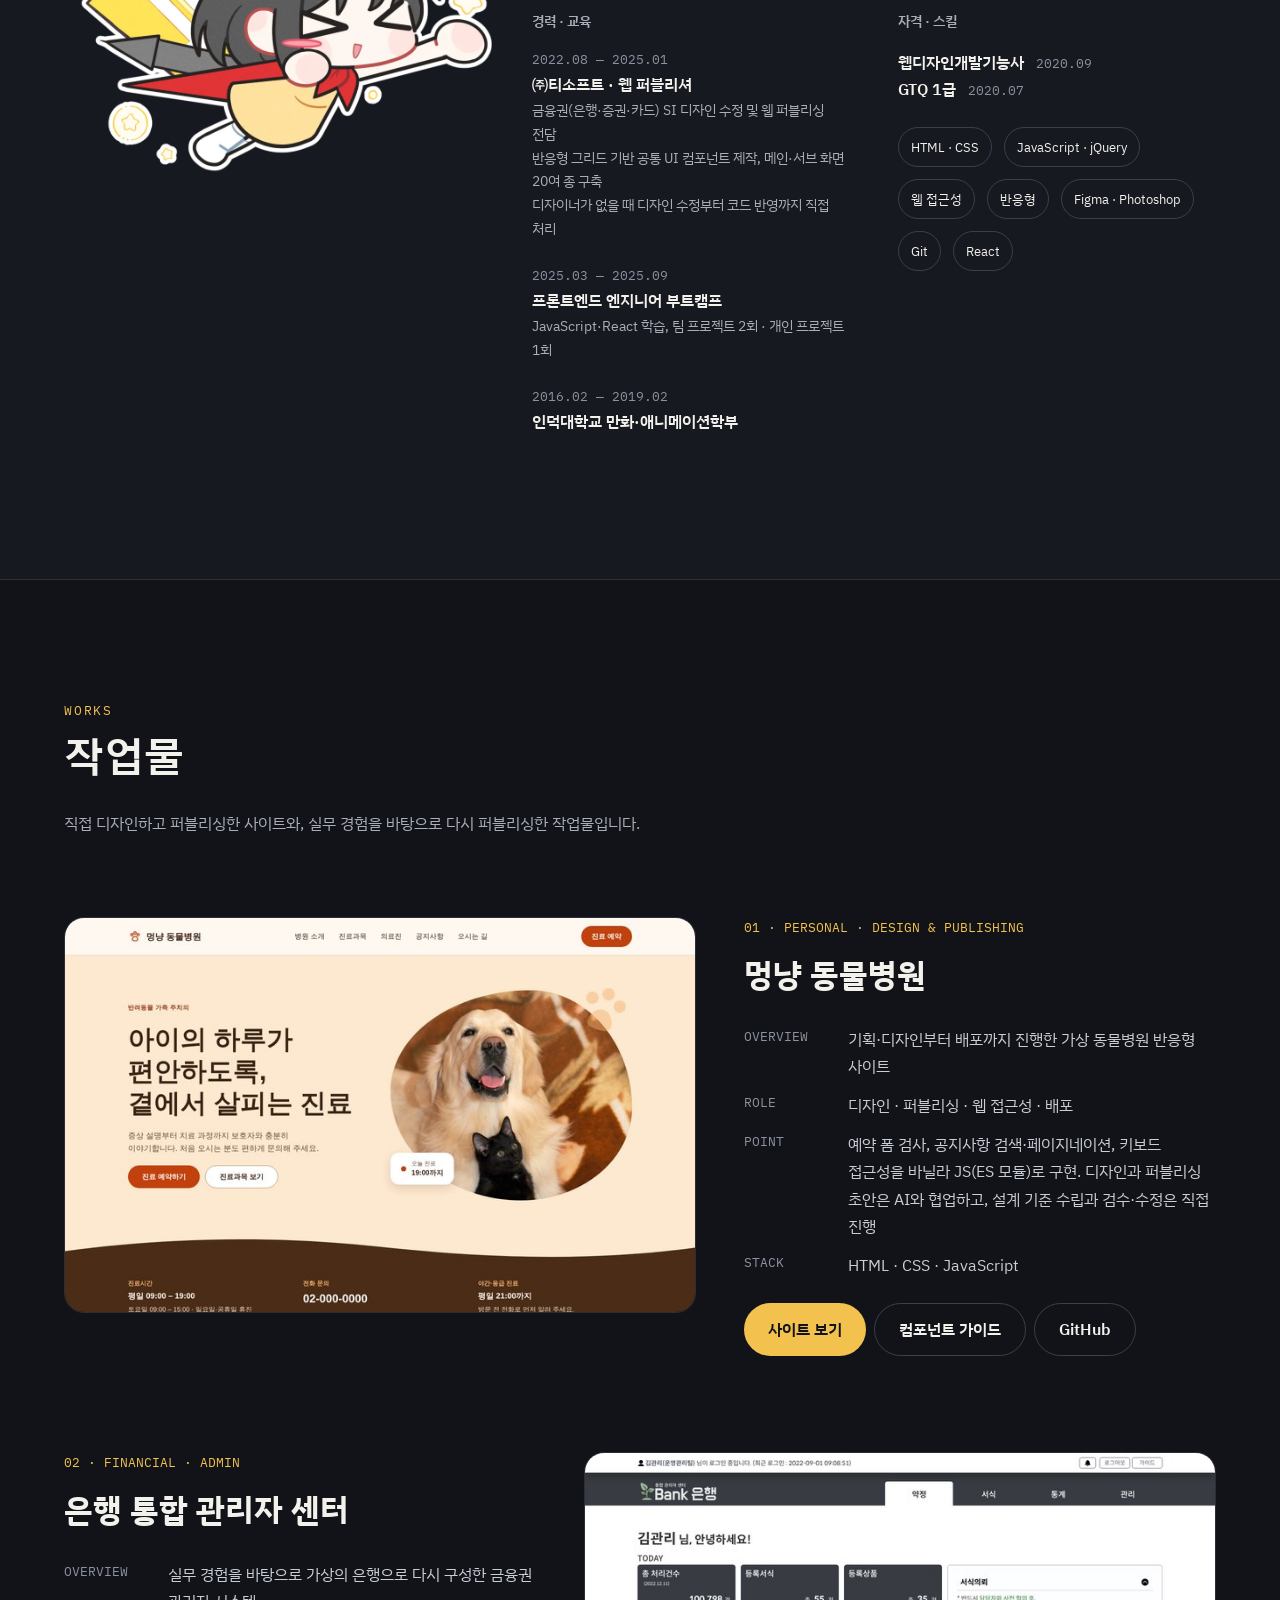
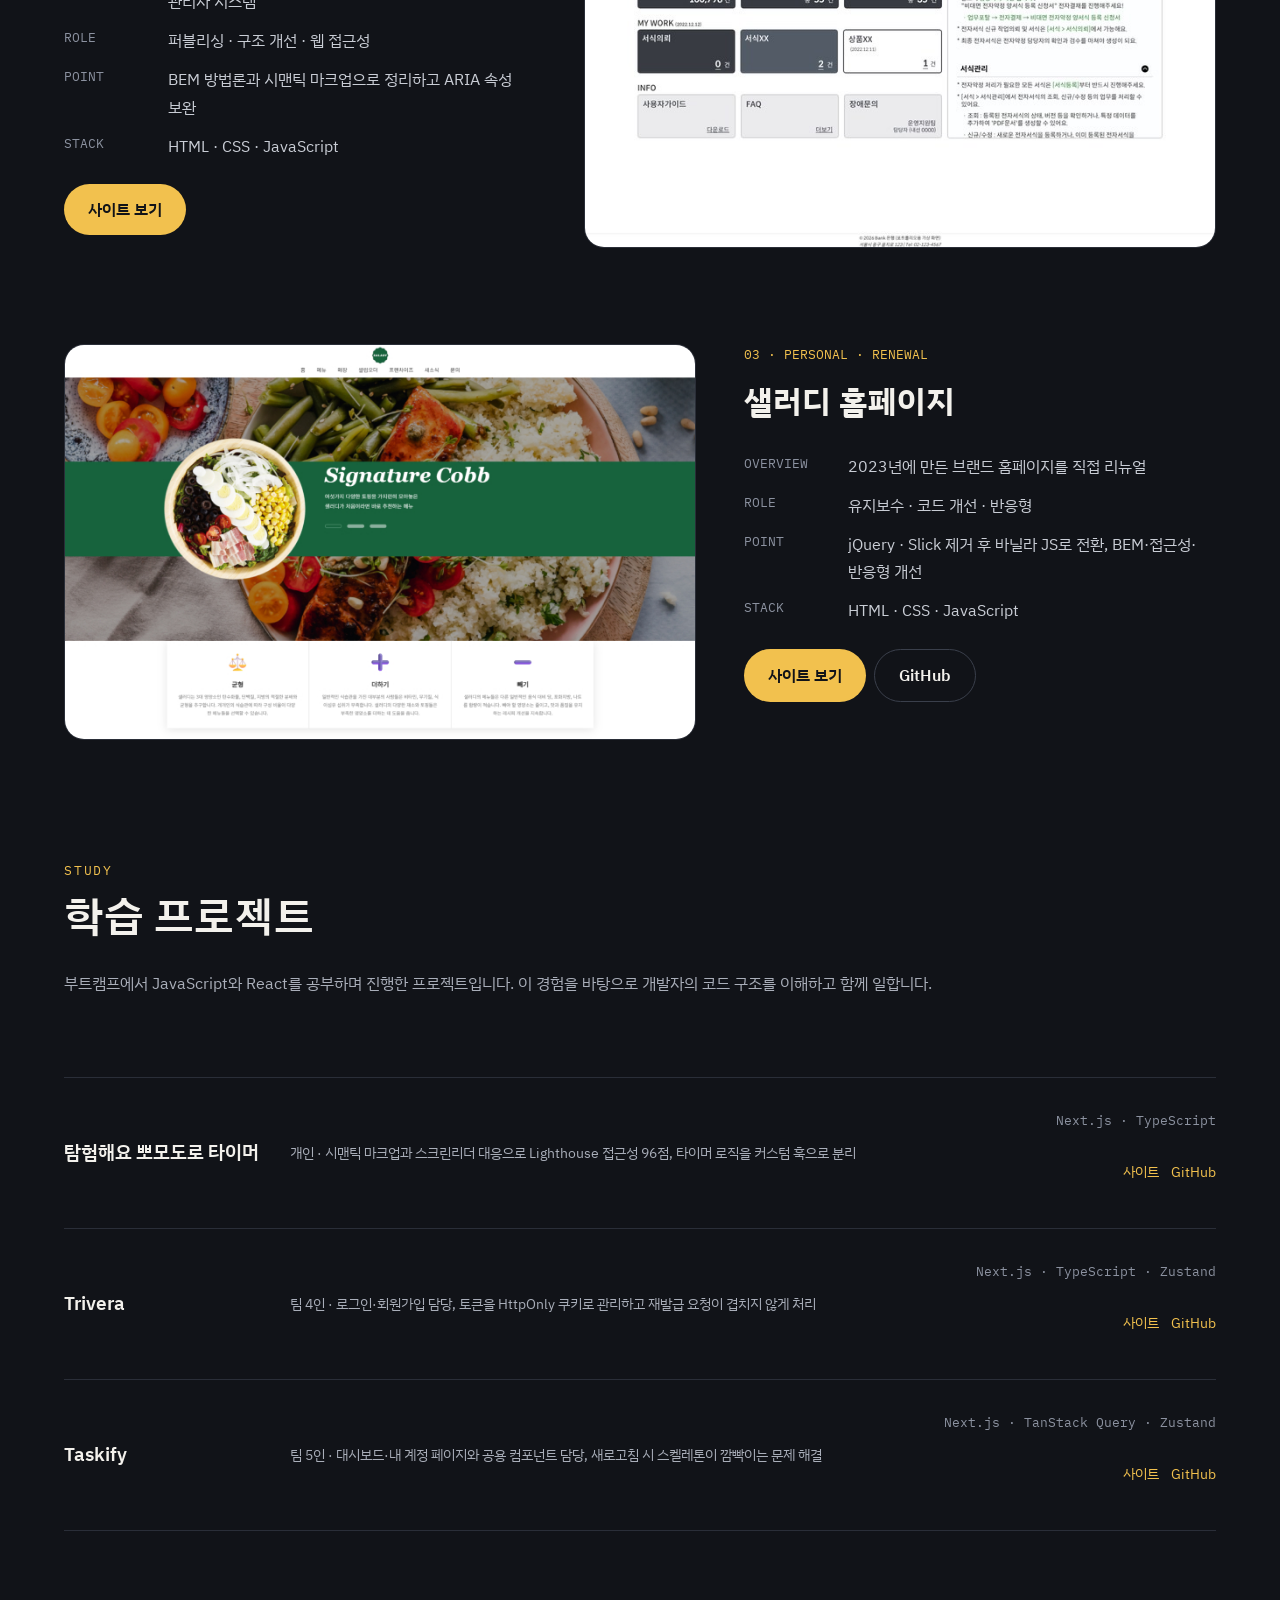
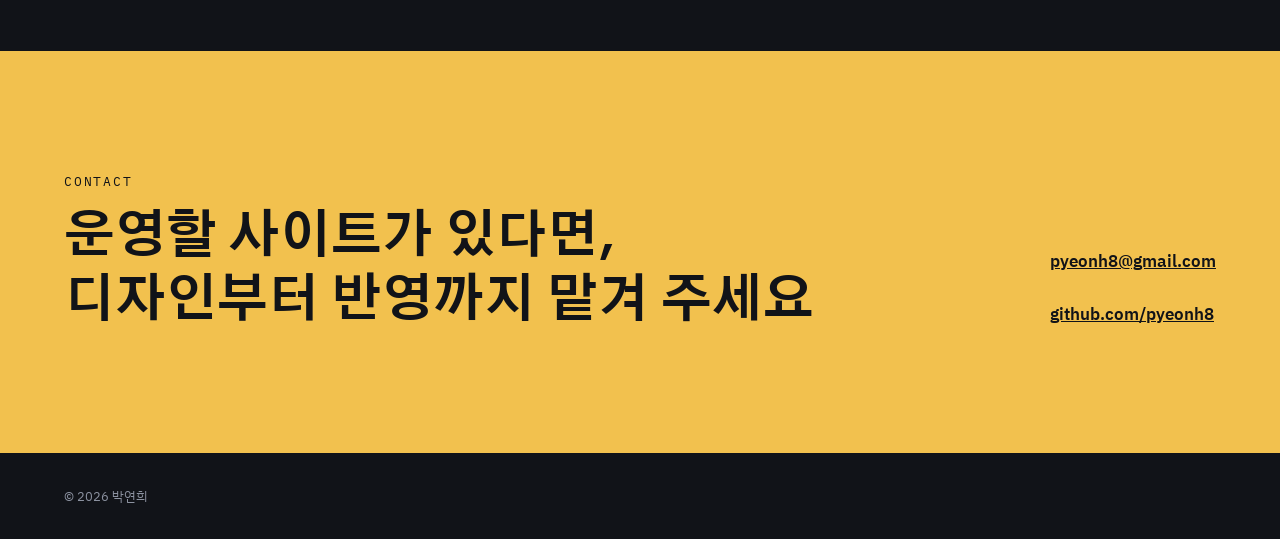
==== commit 48b6c1a3: "feature: 히어로 키워드 띠" ====
--- a/index.html
+++ b/index.html
@@ -60,28 +60,33 @@
     </section>
 
     <!-- 키워드 띠 (2단계에서 두 줄이 반대 방향으로 흐르게) -->
-    <section class="keywords" aria-label="하는 일과 쓰는 도구">
-      <ul class="keywords__row keywords__row--roles" aria-label="하는 일">
-        <li class="keyword keyword--solid">디자인 → 반영</li>
-        <li class="keyword keyword--solid">웹 퍼블리싱</li>
-        <li class="keyword keyword--solid">웹 접근성</li>
-        <li class="keyword keyword--solid">반응형</li>
-        <li class="keyword keyword--solid">유지보수</li>
-        <li class="keyword keyword--solid">배너 · 팝업 디자인</li>
-        <li class="keyword keyword--solid">공통 컴포넌트</li>
-      </ul>
-      <ul class="keywords__row keywords__row--tools" aria-label="쓰는 도구">
-        <!-- 아이콘: 공식 SVG를 img로 넣고 alt="" (글자가 이름을 알려 줌) -->
-        <li class="keyword keyword--outline">HTML</li>
-        <li class="keyword keyword--outline">CSS</li>
-        <li class="keyword keyword--outline">JavaScript</li>
-        <li class="keyword keyword--outline">jQuery</li>
-        <li class="keyword keyword--outline">Figma</li>
-        <li class="keyword keyword--outline">Photoshop</li>
-        <li class="keyword keyword--outline">Git</li>
-        <li class="keyword keyword--outline">React</li>
-        <li class="keyword keyword--outline">GSAP</li>
-      </ul>
+    <section class="keywords" aria-label="하는 일과 쓰는 도구" data-paused="false">
+      <div class="keywords__inner">
+        <ul class="keywords__row keywords__row--roles" aria-label="하는 일">
+          <li class="keyword keyword--solid">디자인 → 반영</li>
+          <li class="keyword keyword--solid">웹 퍼블리싱</li>
+          <li class="keyword keyword--solid">웹 접근성</li>
+          <li class="keyword keyword--solid">반응형</li>
+          <li class="keyword keyword--solid">유지보수</li>
+          <li class="keyword keyword--solid">배너 · 팝업 디자인</li>
+          <li class="keyword keyword--solid">공통 컴포넌트</li>
+        </ul>
+      </div>
+      <div class="keywords__inner keywords__inner--reverse">
+        <ul class="keywords__row keywords__row--tools" aria-label="쓰는 도구">
+          <!-- 아이콘: 공식 SVG를 img로 넣고 alt="" (글자가 이름을 알려 줌) -->
+          <li class="keyword keyword--outline">HTML</li>
+          <li class="keyword keyword--outline">CSS</li>
+          <li class="keyword keyword--outline">JavaScript</li>
+          <li class="keyword keyword--outline">jQuery</li>
+          <li class="keyword keyword--outline">Figma</li>
+          <li class="keyword keyword--outline">Photoshop</li>
+          <li class="keyword keyword--outline">Git</li>
+          <li class="keyword keyword--outline">React</li>
+          <li class="keyword keyword--outline">GSAP</li>
+        </ul>
+      </div>
+      <button class="keywords__btn" type="button" aria-pressed="false" aria-label="키워드 띠 일시정지"></button>
     </section>
 
     <!-- 소개 -->
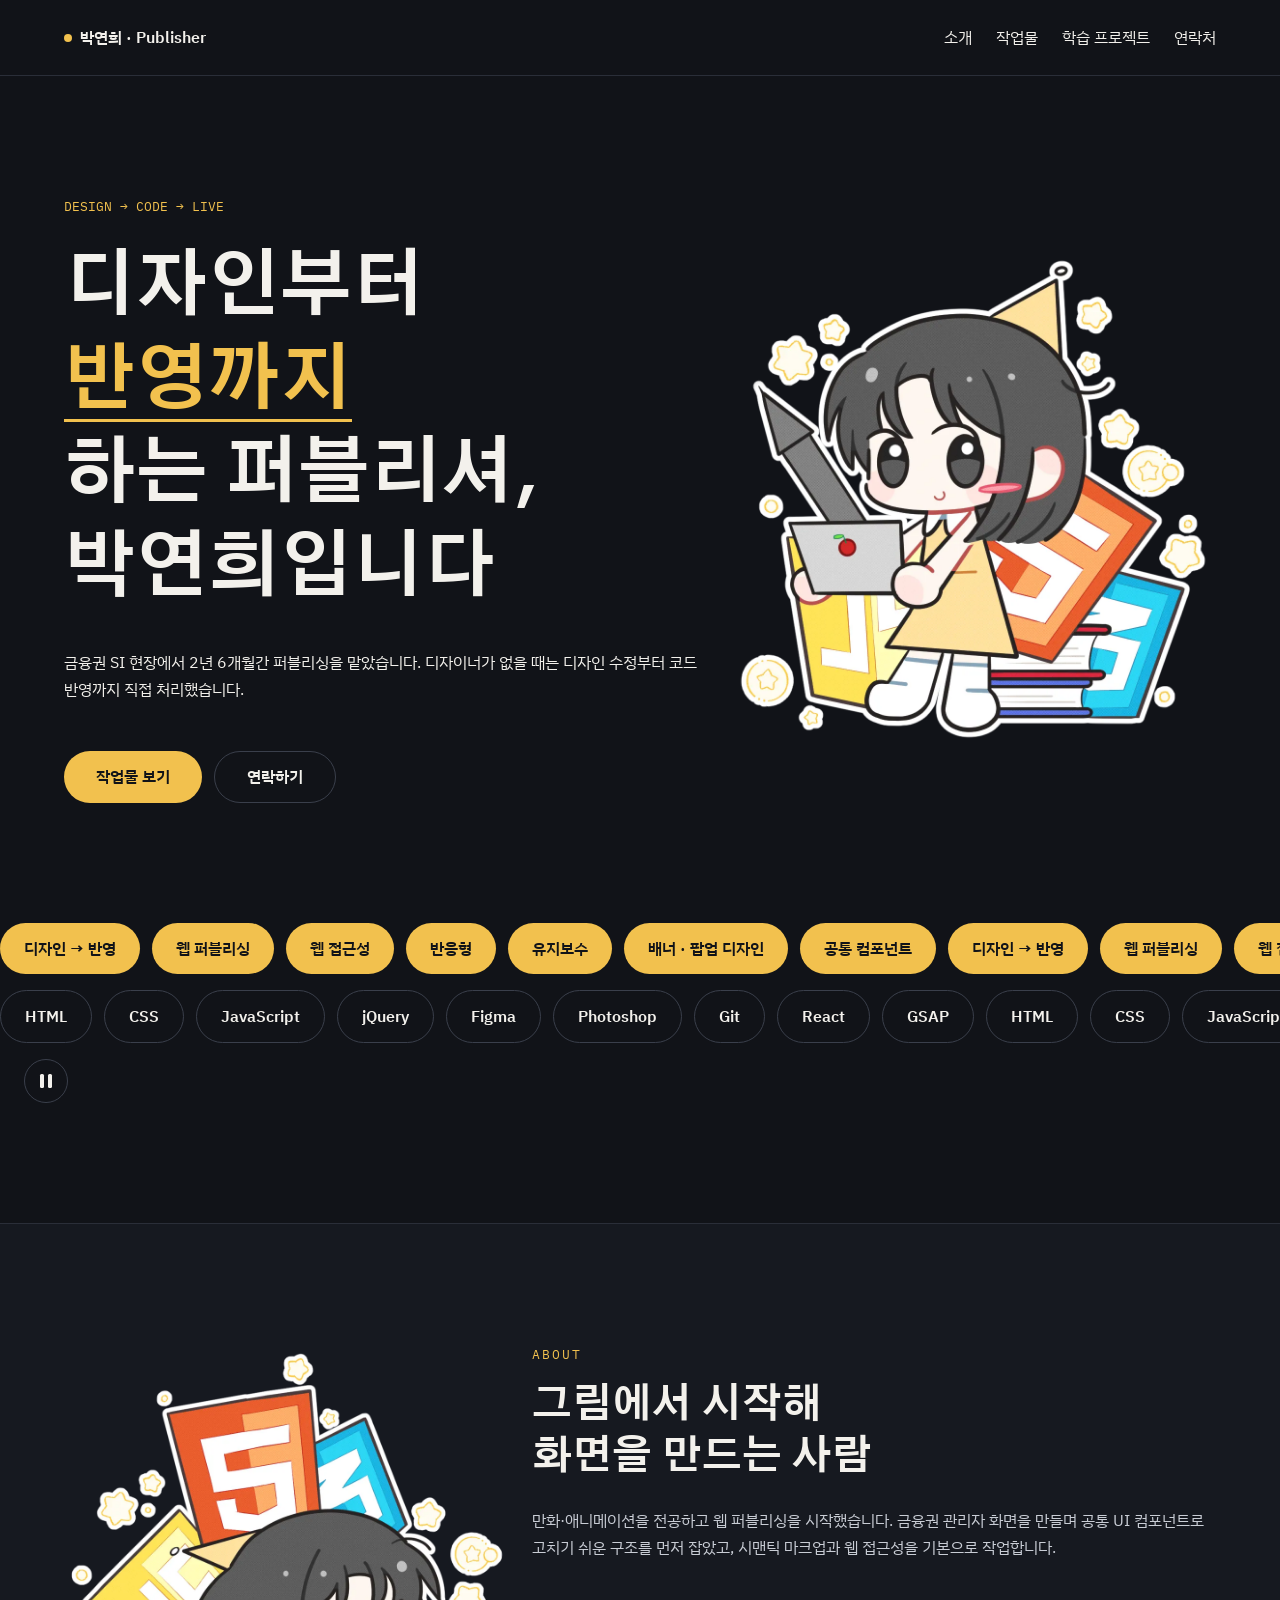
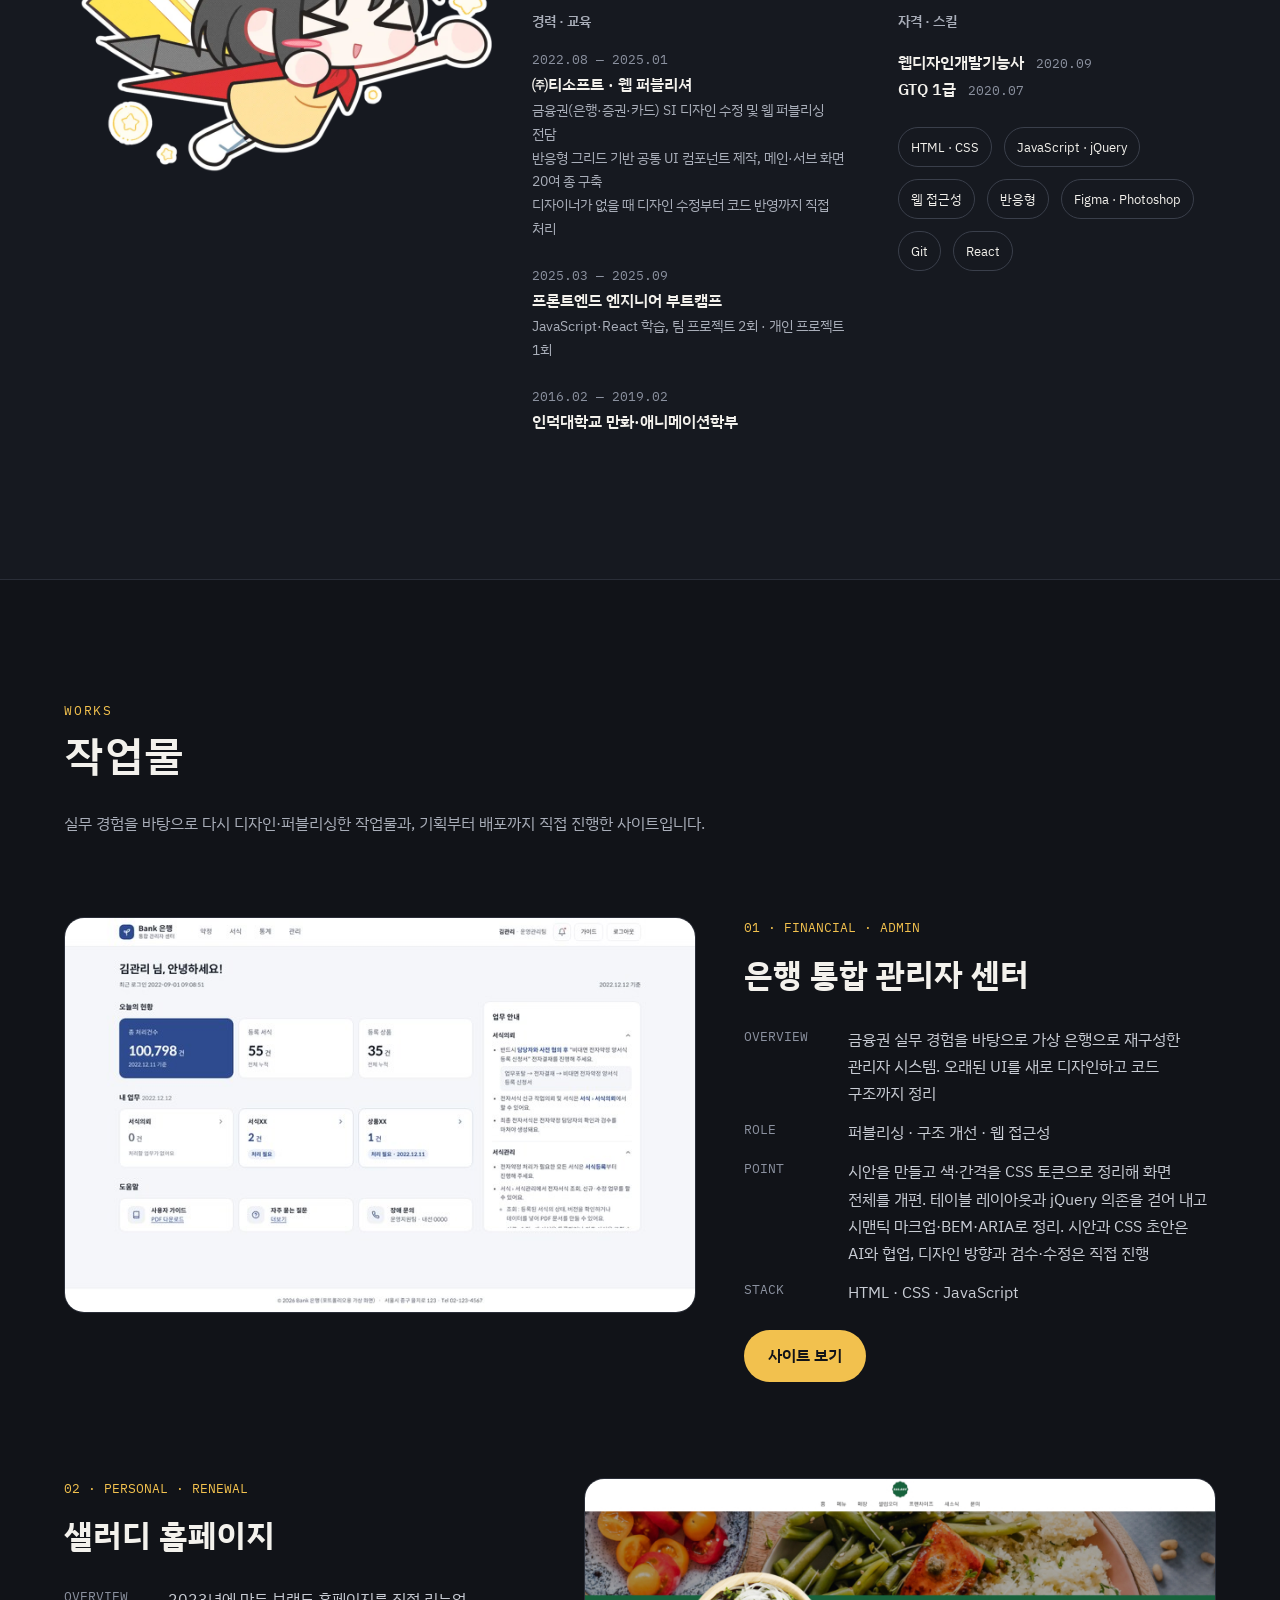
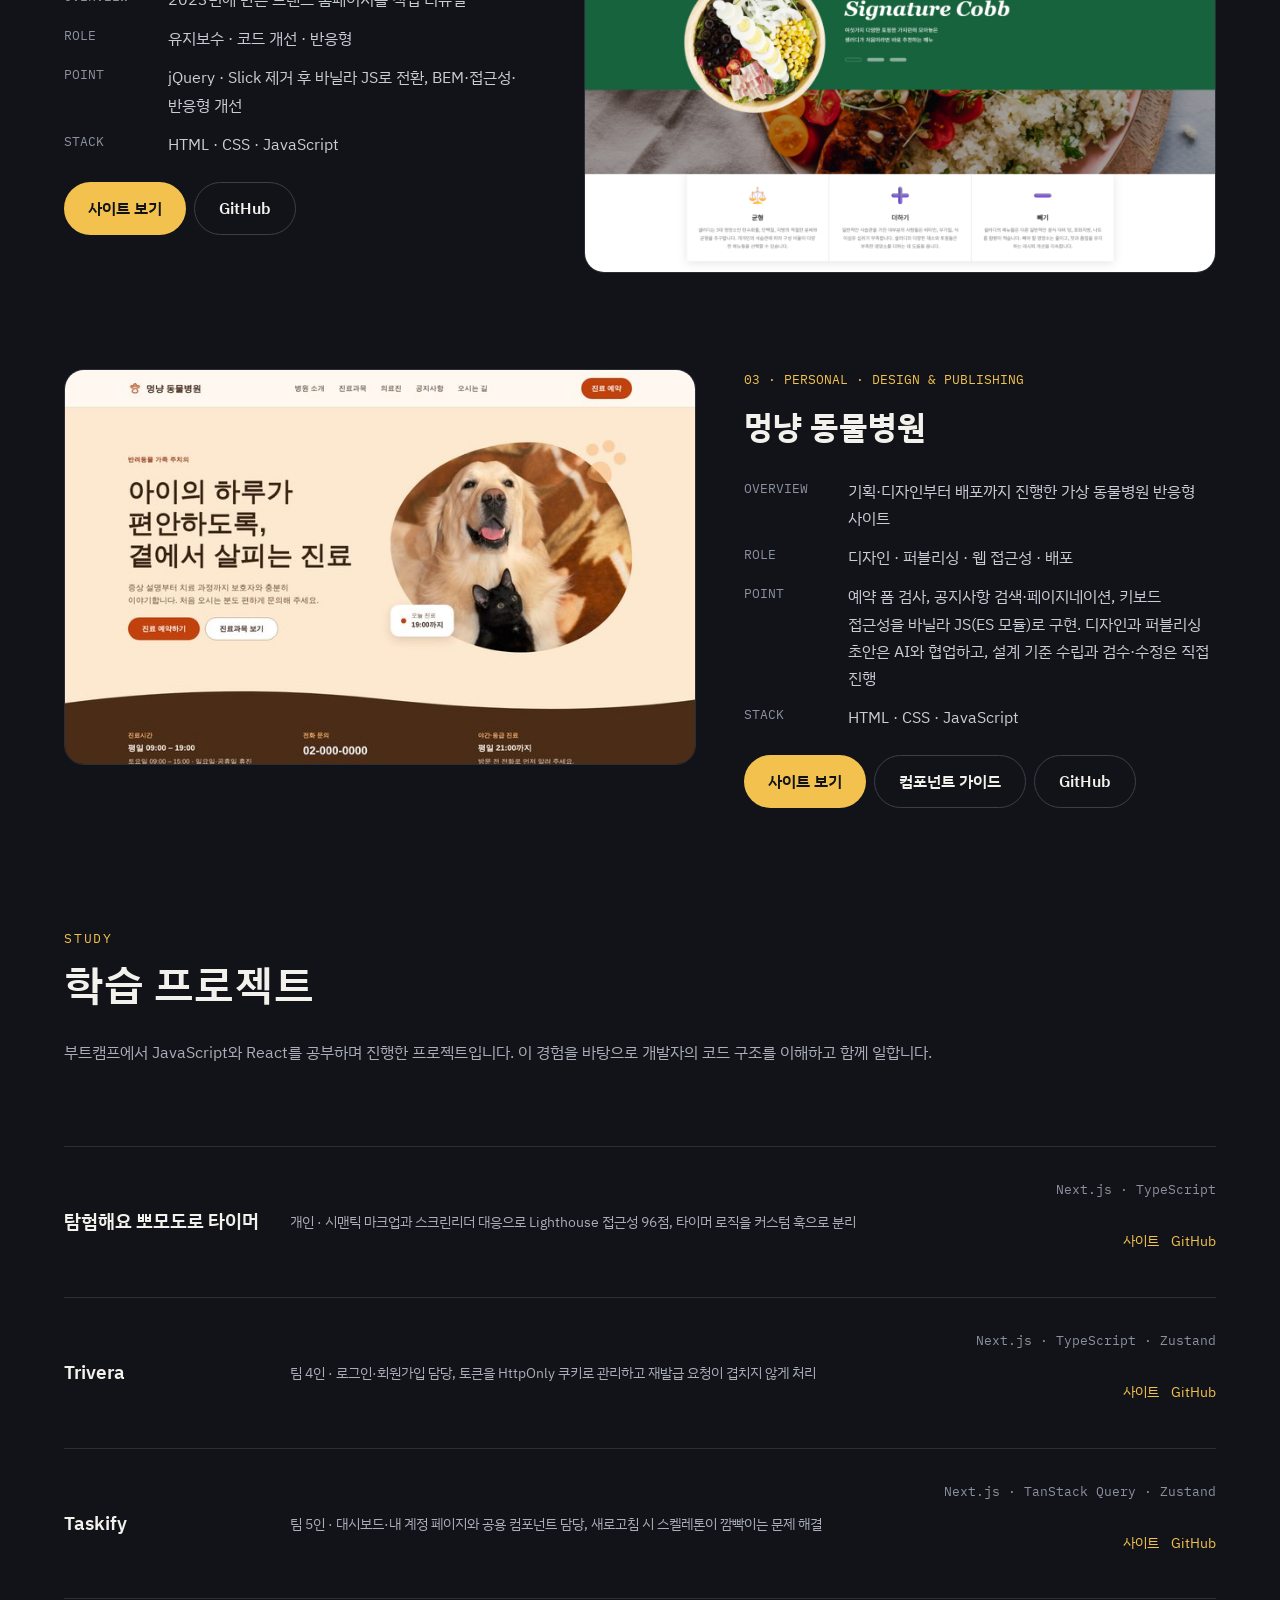
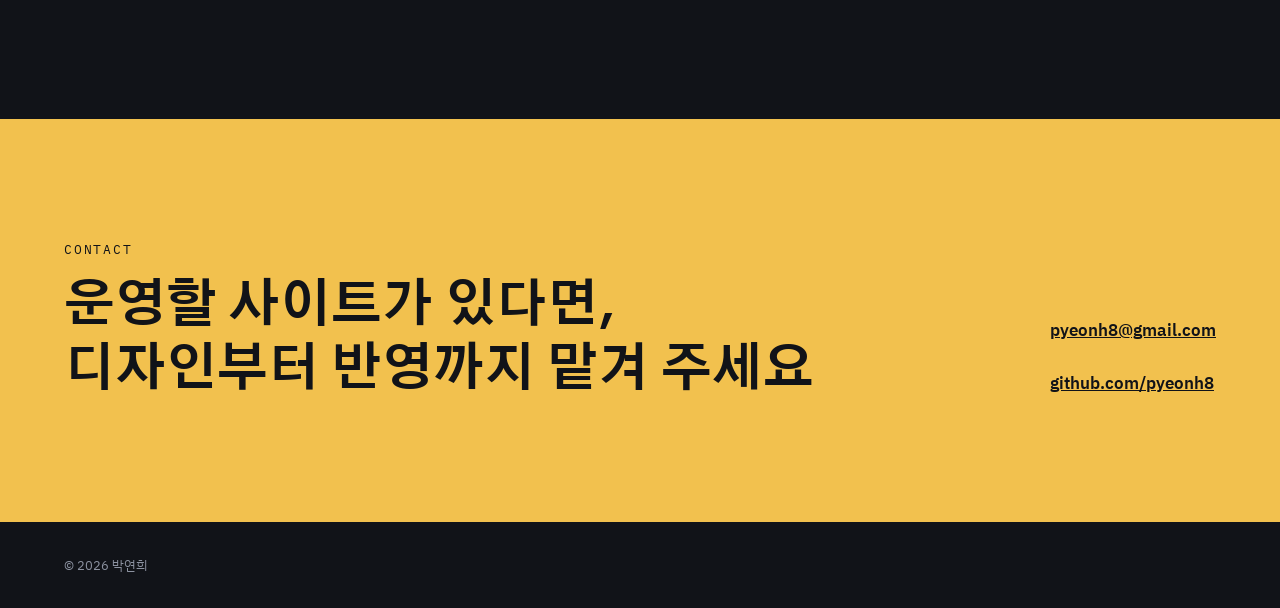
==== commit fcbe531f: "fix: 포트폴리오 문구 수정" ====
--- a/index.html
+++ b/index.html
@@ -156,17 +156,70 @@
     <section class="works l-wrap" id="works" aria-labelledby="works-title">
       <p class="section-label">WORKS</p>
       <h2 class="section-title" id="works-title">작업물</h2>
-      <p class="section-intro">직접 디자인하고 퍼블리싱한 사이트와, 실무 경험을 바탕으로 다시 퍼블리싱한 작업물입니다.</p>
+      <p class="section-intro">실무 경험을 바탕으로 다시 디자인·퍼블리싱한 작업물과, 기획부터 배포까지 직접 진행한 사이트입니다.</p>
 
       <ul class="work-list">
         <li>
           <article class="work" aria-labelledby="work-1">
             <div class="work__media">
+              <img src="./image/thumb_finance_main.jpg" alt="은행 통합 관리자 센터 화면" />
+            </div>
+            <div class="work__body">
+              <p class="work__category">01 · FINANCIAL · ADMIN</p>
+              <h3 class="work__title" id="work-1">은행 통합 관리자 센터</h3>
+              <dl class="work__info">
+                <dt>OVERVIEW</dt>
+                <dd>금융권 실무 경험을 바탕으로 가상 은행으로 재구성한 관리자 시스템. 오래된 UI를 새로 디자인하고 코드 구조까지 정리</dd>
+                <dt>ROLE</dt>
+                <dd>퍼블리싱 · 구조 개선 · 웹 접근성</dd>
+                <dt>POINT</dt>
+                <dd>시안을 만들고 색·간격을 CSS 토큰으로 정리해 화면 전체를 개편. 테이블 레이아웃과 jQuery 의존을 걷어 내고 시맨틱 마크업·BEM·ARIA로 정리. 시안과 CSS 초안은
+                  AI와 협업, 디자인 방향과 검수·수정은 직접 진행</dd>
+                <dt>STACK</dt>
+                <dd>HTML · CSS · JavaScript</dd>
+              </dl>
+              <div class="work__links">
+                <a class="btn btn--solid btn--sm" href="./bank/bank-index.html">사이트 보기</a>
+              </div>
+            </div>
+          </article>
+        </li>
+
+        <li>
+          <article class="work work--reverse" aria-labelledby="work-2">
+            <div class="work__media">
+              <img src="./image/thumb_salady_main.jpg" alt="샐러디 홈페이지 화면" />
+            </div>
+            <div class="work__body">
+              <p class="work__category">02 · PERSONAL · RENEWAL</p>
+              <h3 class="work__title" id="work-2">샐러디 홈페이지</h3>
+              <dl class="work__info">
+                <dt>OVERVIEW</dt>
+                <dd>2023년에 만든 브랜드 홈페이지를 직접 리뉴얼</dd>
+                <dt>ROLE</dt>
+                <dd>유지보수 · 코드 개선 · 반응형</dd>
+                <dt>POINT</dt>
+                <dd>jQuery · Slick 제거 후 바닐라 JS로 전환, BEM·접근성·반응형 개선</dd>
+                <dt>STACK</dt>
+                <dd>HTML · CSS · JavaScript</dd>
+              </dl>
+              <div class="work__links">
+                <a class="btn btn--solid btn--sm" href="./salady/salady-index.html">사이트 보기</a>
+                <a class="btn btn--outline btn--sm" href="https://github.com/pyeonh8/salady-refactoring" target="_blank"
+                  rel="noopener">GitHub<span class="sr-only">(새 탭)</span></a>
+              </div>
+            </div>
+          </article>
+        </li>
+
+        <li>
+          <article class="work" aria-labelledby="work-3">
+            <div class="work__media">
               <img src="./image/thumb_animal_main.jpg" alt="멍냥 동물병원 메인 화면" />
             </div>
             <div class="work__body">
-              <p class="work__category">01 · PERSONAL · DESIGN &amp; PUBLISHING</p>
-              <h3 class="work__title" id="work-1">멍냥 동물병원</h3>
+              <p class="work__category">03 · PERSONAL · DESIGN &amp; PUBLISHING</p>
+              <h3 class="work__title" id="work-3">멍냥 동물병원</h3>
               <dl class="work__info">
                 <dt>OVERVIEW</dt>
                 <dd>기획·디자인부터 배포까지 진행한 가상 동물병원 반응형 사이트</dd>
@@ -189,58 +242,6 @@
             </div>
           </article>
         </li>
-
-        <li>
-          <article class="work work--reverse" aria-labelledby="work-2">
-            <div class="work__media">
-              <img src="./image/thumb_finance_main.jpg" alt="은행 통합 관리자 센터 화면" />
-            </div>
-            <div class="work__body">
-              <p class="work__category">02 · FINANCIAL · ADMIN</p>
-              <h3 class="work__title" id="work-2">은행 통합 관리자 센터</h3>
-              <dl class="work__info">
-                <dt>OVERVIEW</dt>
-                <dd>실무 경험을 바탕으로 가상의 은행으로 다시 구성한 금융권 관리자 시스템</dd>
-                <dt>ROLE</dt>
-                <dd>퍼블리싱 · 구조 개선 · 웹 접근성</dd>
-                <dt>POINT</dt>
-                <dd>BEM 방법론과 시맨틱 마크업으로 정리하고 ARIA 속성 보완</dd>
-                <dt>STACK</dt>
-                <dd>HTML · CSS · JavaScript</dd>
-              </dl>
-              <div class="work__links">
-                <a class="btn btn--solid btn--sm" href="./bank/bank-index.html">사이트 보기</a>
-              </div>
-            </div>
-          </article>
-        </li>
-
-        <li>
-          <article class="work" aria-labelledby="work-3">
-            <div class="work__media">
-              <img src="./image/thumb_salady_main.jpg" alt="샐러디 홈페이지 화면" />
-            </div>
-            <div class="work__body">
-              <p class="work__category">03 · PERSONAL · RENEWAL</p>
-              <h3 class="work__title" id="work-3">샐러디 홈페이지</h3>
-              <dl class="work__info">
-                <dt>OVERVIEW</dt>
-                <dd>2023년에 만든 브랜드 홈페이지를 직접 리뉴얼</dd>
-                <dt>ROLE</dt>
-                <dd>유지보수 · 코드 개선 · 반응형</dd>
-                <dt>POINT</dt>
-                <dd>jQuery · Slick 제거 후 바닐라 JS로 전환, BEM·접근성·반응형 개선</dd>
-                <dt>STACK</dt>
-                <dd>HTML · CSS · JavaScript</dd>
-              </dl>
-              <div class="work__links">
-                <a class="btn btn--solid btn--sm" href="./salady/salady-index.html">사이트 보기</a>
-                <a class="btn btn--outline btn--sm" href="https://github.com/pyeonh8/salady-refactoring" target="_blank"
-                  rel="noopener">GitHub<span class="sr-only">(새 탭)</span></a>
-              </div>
-            </div>
-          </article>
-        </li>
       </ul>
       <!-- 웹 콘텐츠 디자인(배너·팝업·이벤트 페이지): 작업물이 생기면 여기에 추가 -->
     </section>
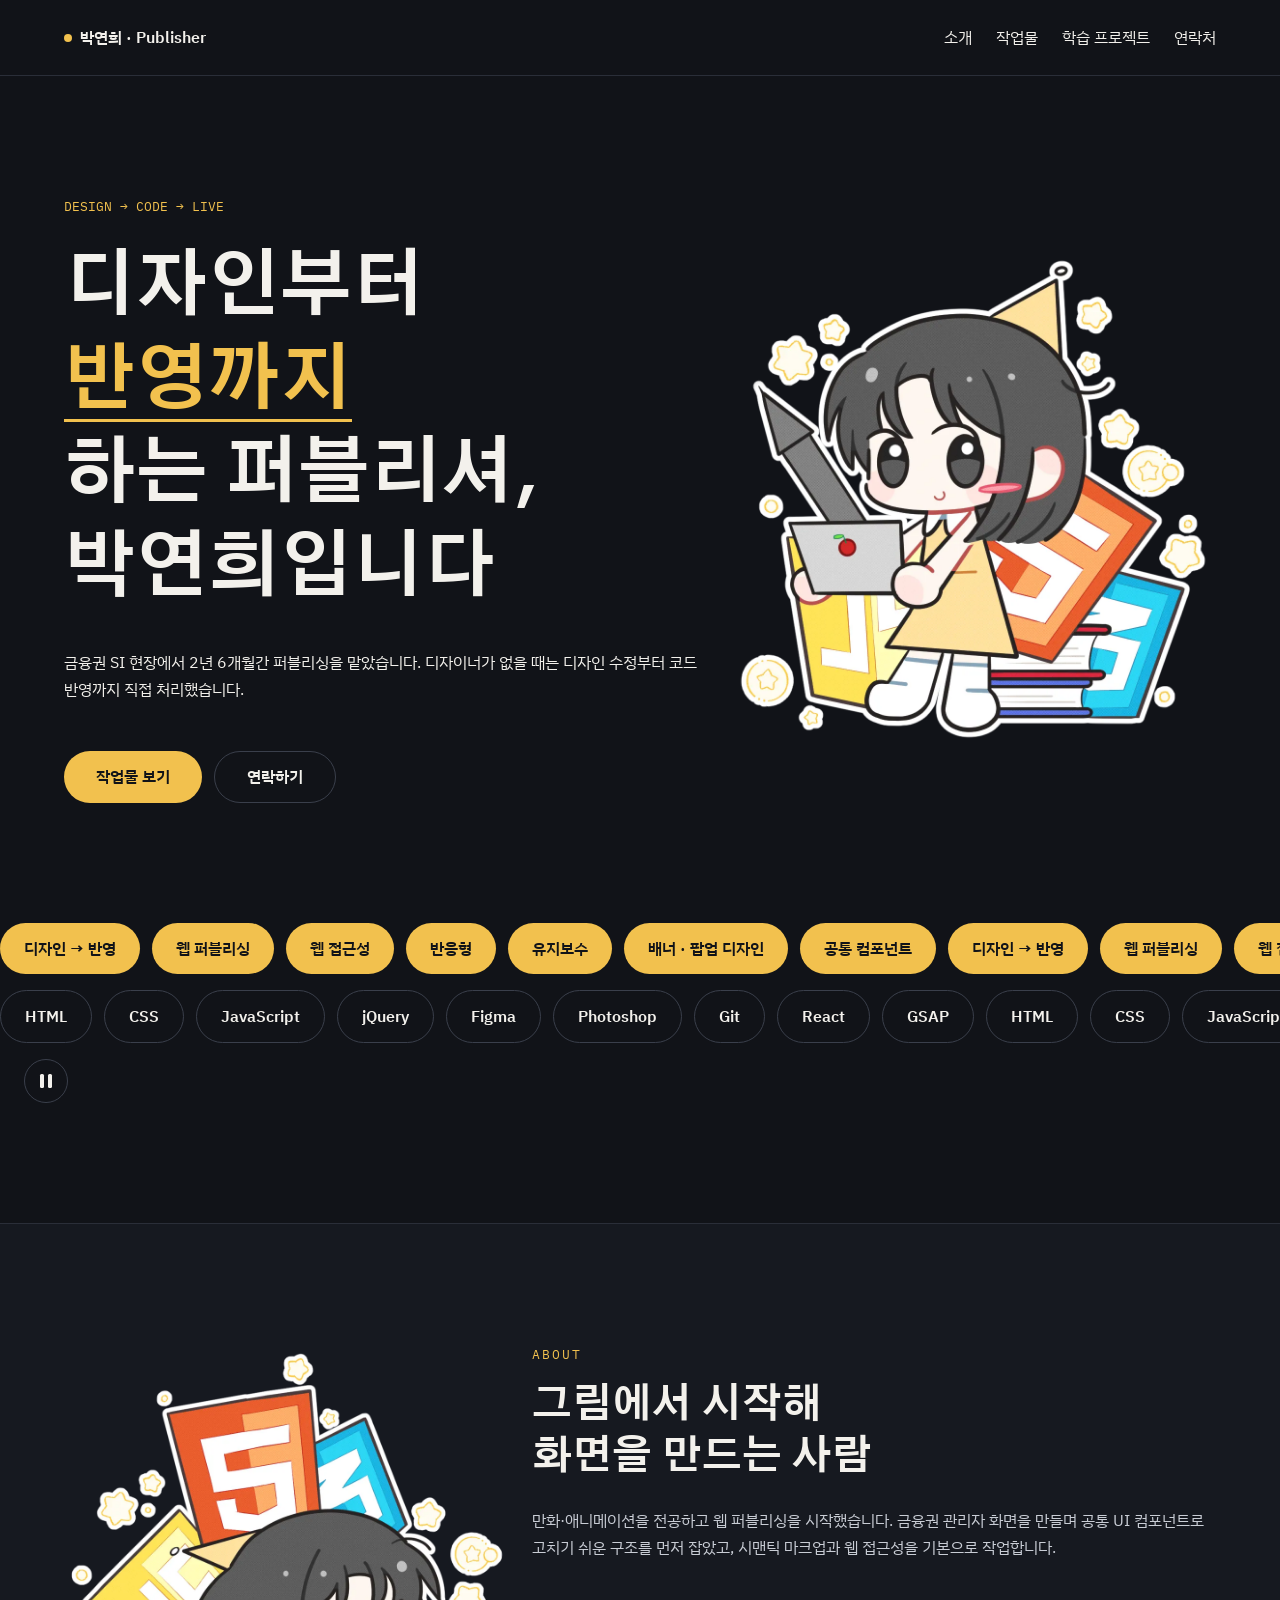
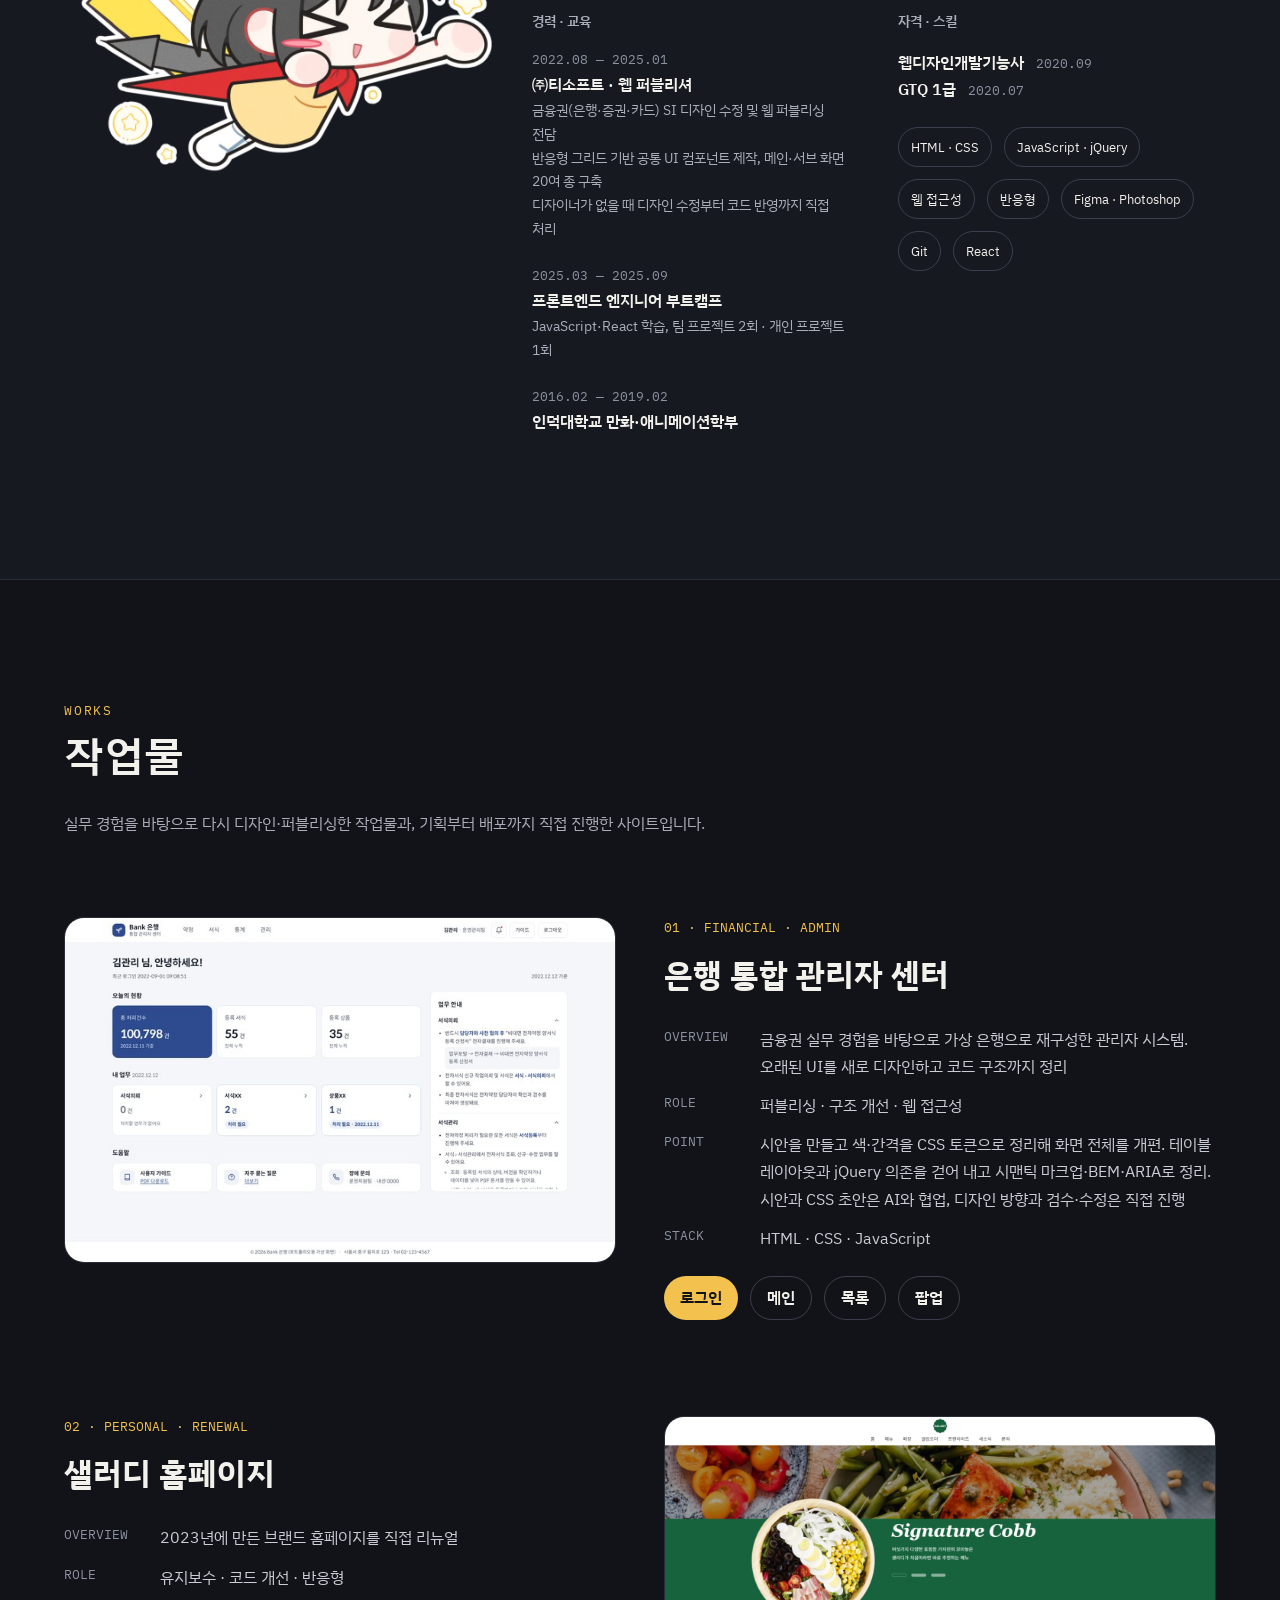
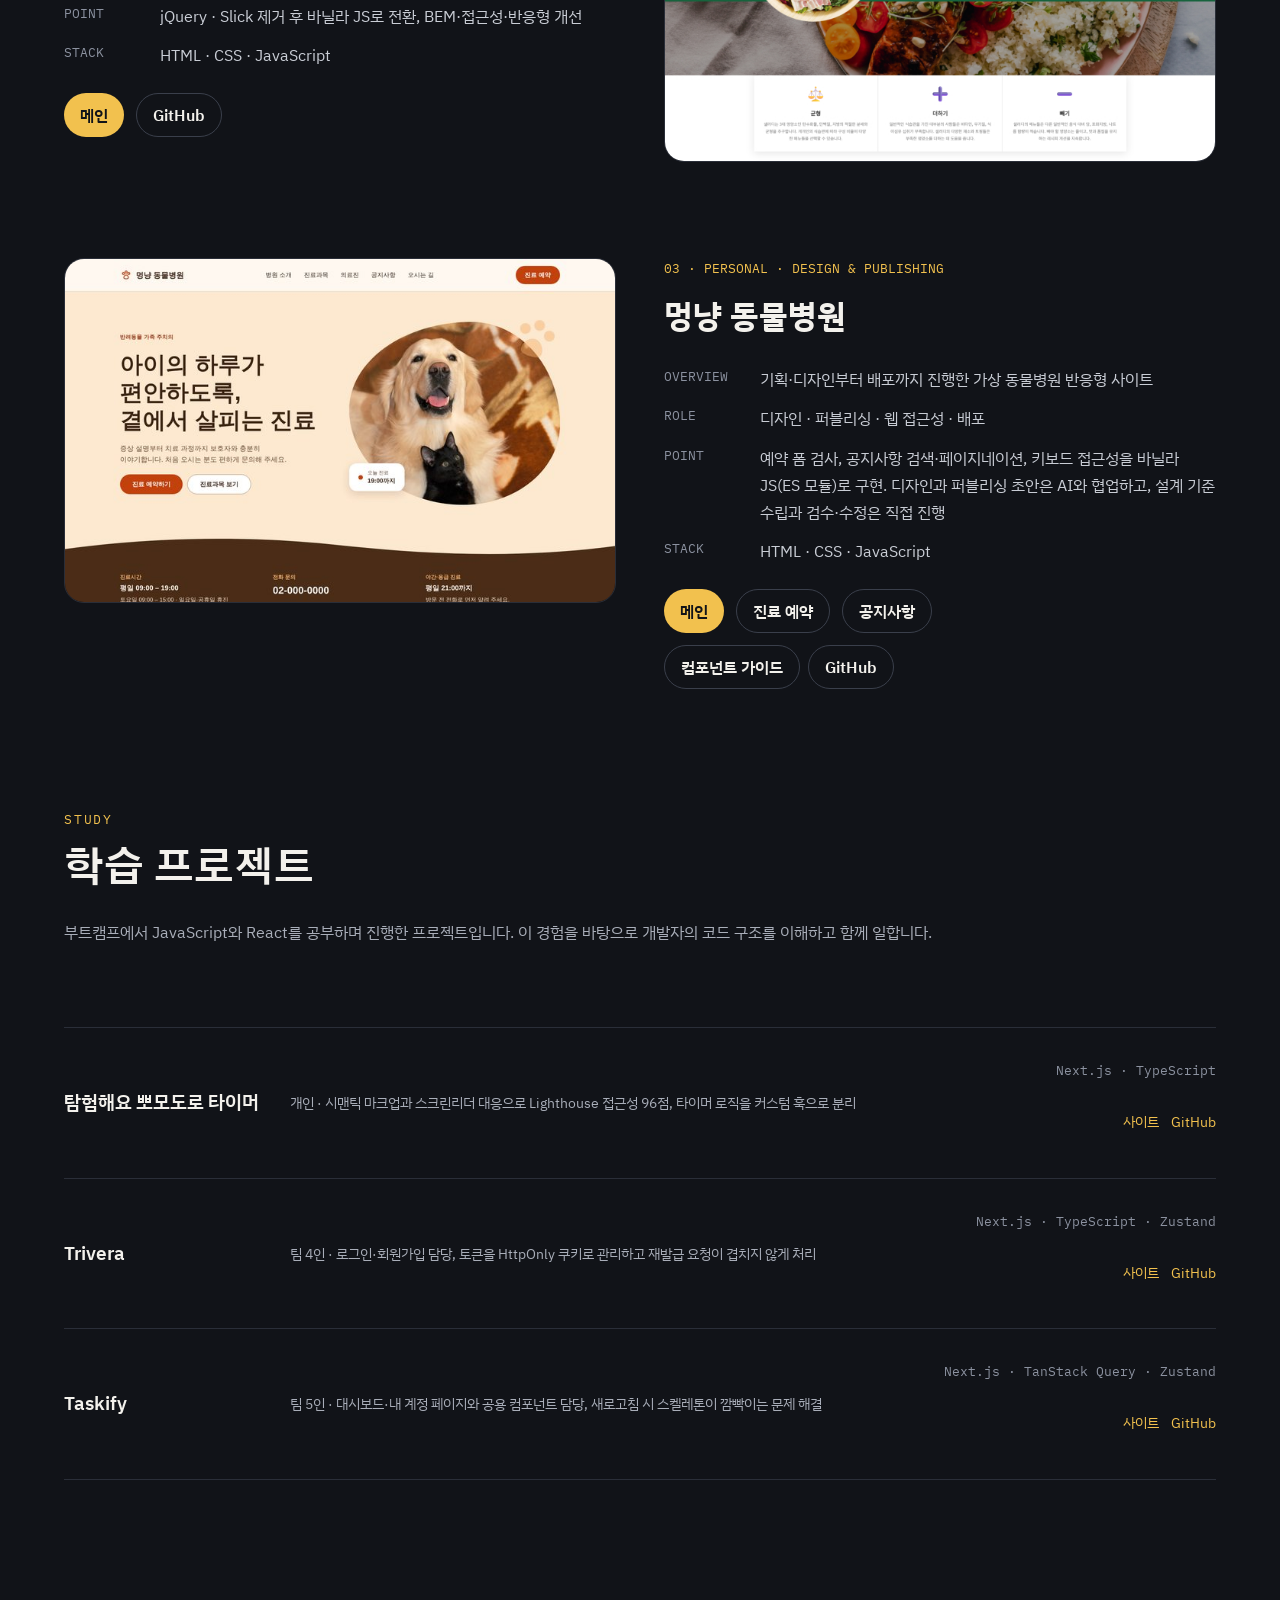
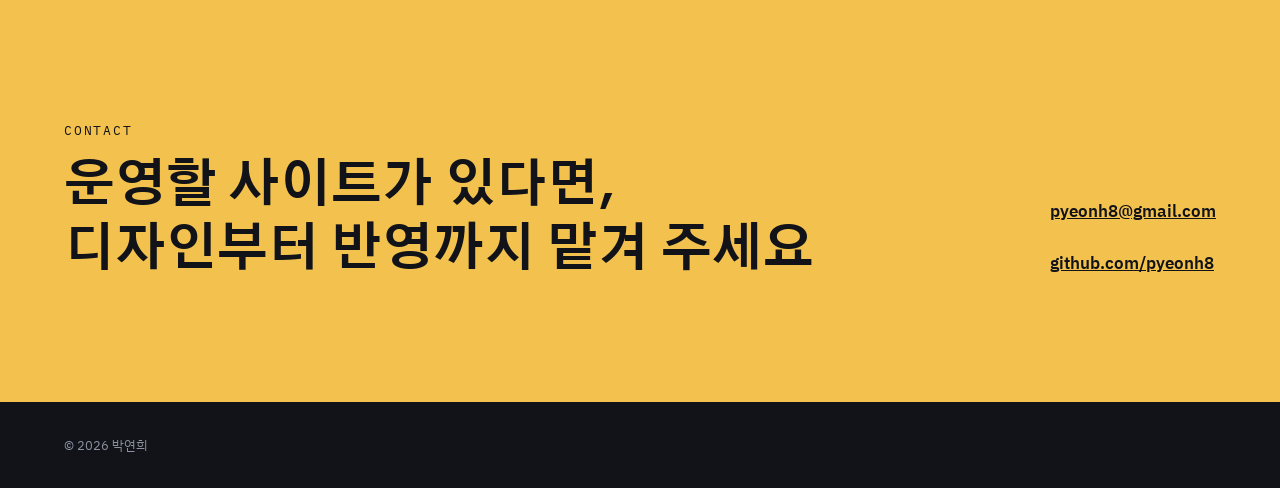
==== commit 5d84fb48: "feature: glight box 라이브러리 추가" ====
--- a/index.html
+++ b/index.html
@@ -7,12 +7,17 @@
   <title>박연희 | 퍼블리셔 포트폴리오</title>
   <meta name="description" content="디자인부터 반영까지 하는 퍼블리셔 박연희의 포트폴리오입니다." />
 
+  <!-- fonts -->
   <link rel="preconnect" href="https://fonts.googleapis.com" />
   <link rel="preconnect" href="https://fonts.gstatic.com" crossorigin />
   <link
     href="https://fonts.googleapis.com/css2?family=Gothic+A1:wght@800&family=IBM+Plex+Mono:wght@400;500&family=IBM+Plex+Sans+KR:wght@400;500;600&display=swap"
     rel="stylesheet" />
+  <!-- style -->
   <link rel="stylesheet" href="./css/style.css" />
+
+  <!-- script -->
+  <script defer src="./js/vendor/glightbox.min.js"></script>
   <script type="module" src="./js/main.js"></script>
 </head>
 
@@ -178,9 +183,16 @@
                 <dt>STACK</dt>
                 <dd>HTML · CSS · JavaScript</dd>
               </dl>
-              <div class="work__links">
-                <a class="btn btn--solid btn--sm" href="./bank/bank-index.html">사이트 보기</a>
-              </div>
+
+              <ul class="work__screens" aria-label="은행 통합 관리자 센터 화면">
+                <li><a class="btn btn--solid  glightbox" href="./bank/html/login.html" data-gallery="bank">로그인</a></li>
+                <li><a class="btn btn--outline  glightbox" href="./bank/html/main.html" data-gallery="bank">메인</a>
+                </li>
+                <li><a class="btn btn--outline  glightbox" href="./bank/html/list.html" data-gallery="bank">목록</a>
+                </li>
+                <li><a class="btn btn--outline  glightbox" href="./bank/html/modal.html" data-gallery="bank">팝업</a>
+                </li>
+              </ul>
             </div>
           </article>
         </li>
@@ -203,10 +215,17 @@
                 <dt>STACK</dt>
                 <dd>HTML · CSS · JavaScript</dd>
               </dl>
-              <div class="work__links">
-                <a class="btn btn--solid btn--sm" href="./salady/salady-index.html">사이트 보기</a>
-                <a class="btn btn--outline btn--sm" href="https://github.com/pyeonh8/salady-refactoring" target="_blank"
-                  rel="noopener">GitHub<span class="sr-only">(새 탭)</span></a>
+
+              <div class="flex">
+                <ul class="work__screens" aria-label="샐러디 홈페이지 화면">
+                  <li>
+                    <a class="btn btn--solid  glightbox" href="./salady/salady-main.html" data-gallery="salady">메인</a>
+                  </li>
+                </ul>
+                <div class="work__links">
+                  <a class="btn btn--outline " href="https://github.com/pyeonh8/salady-refactoring" target="_blank"
+                    rel="noopener">GitHub<span class="sr-only">(새 탭)</span></a>
+                </div>
               </div>
             </div>
           </article>
@@ -231,13 +250,35 @@
                 <dt>STACK</dt>
                 <dd>HTML · CSS · JavaScript</dd>
               </dl>
-              <div class="work__links">
-                <a class="btn btn--solid btn--sm" href="https://pyeonh8.github.io/animal-hospital/" target="_blank"
-                  rel="noopener">사이트 보기<span class="sr-only">(새 탭)</span></a>
-                <a class="btn btn--outline btn--sm" href="https://pyeonh8.github.io/animal-hospital/guide/"
-                  target="_blank" rel="noopener">컴포넌트 가이드<span class="sr-only">(새 탭)</span></a>
-                <a class="btn btn--outline btn--sm" href="https://github.com/pyeonh8/animal-hospital" target="_blank"
-                  rel="noopener">GitHub<span class="sr-only">(새 탭)</span></a>
+
+              <div class="flex flex-direction__column">
+                <ul class="work__screens" aria-label="멍냥 동물병원 화면">
+                  <li>
+                    <a class="btn btn--solid  glightbox" href="https://pyeonh8.github.io/animal-hospital/"
+                      target="_blank" rel="noopener" data-gallery="animal">메인</a>
+                  </li>
+                  <li>
+                    <a class="btn btn--outline  glightbox"
+                      href="https://pyeonh8.github.io/animal-hospital/sub/reserve.html" target="_blank" rel="noopener"
+                      data-gallery="animal">진료 예약</a>
+                  </li>
+                  <li>
+                    <a class="btn btn--outline  glightbox"
+                      href="https://pyeonh8.github.io/animal-hospital/sub/notice.html" target="_blank" rel="noopener"
+                      data-gallery="animal">공지사항</a>
+                  </li>
+                </ul>
+
+                <div class="work__links">
+                  <a class="btn btn--outline  glightbox" href="https://pyeonh8.github.io/animal-hospital/guide/"
+                    target="_blank" rel="noopener" data-gallery="animal-guide">
+                    컴포넌트 가이드
+                  </a>
+                  <a class="btn btn--outline " href="https://github.com/pyeonh8/animal-hospital" target="_blank"
+                    rel="noopener">
+                    GitHub<span class="sr-only">(새 탭)</span>
+                  </a>
+                </div>
               </div>
             </div>
           </article>
@@ -258,8 +299,8 @@
           <p class="study-list__desc">개인 · 시맨틱 마크업과 스크린리더 대응으로 Lighthouse 접근성 96점, 타이머 로직을 커스텀 훅으로 분리</p>
           <p class="study-list__stack">Next.js · TypeScript</p>
           <div class="study-list__links">
-            <a href="https://acnh-adventure.vercel.app/" target="_blank" rel="noopener">사이트<span class="sr-only"> 탐험해요
-                뽀모도로 타이머 (새 탭)</span></a>
+            <a href="https://acnh-adventure.vercel.app/" target="_blank" rel="noopener" class="glightbox">사이트<span
+                class="sr-only"> 탐험해요 뽀모도로 타이머</span></a>
             <a href="https://github.com/pyeonh8/explorer-ui-kit" target="_blank" rel="noopener">GitHub<span
                 class="sr-only"> 탐험해요 뽀모도로 타이머 (새 탭)</span></a>
           </div>
